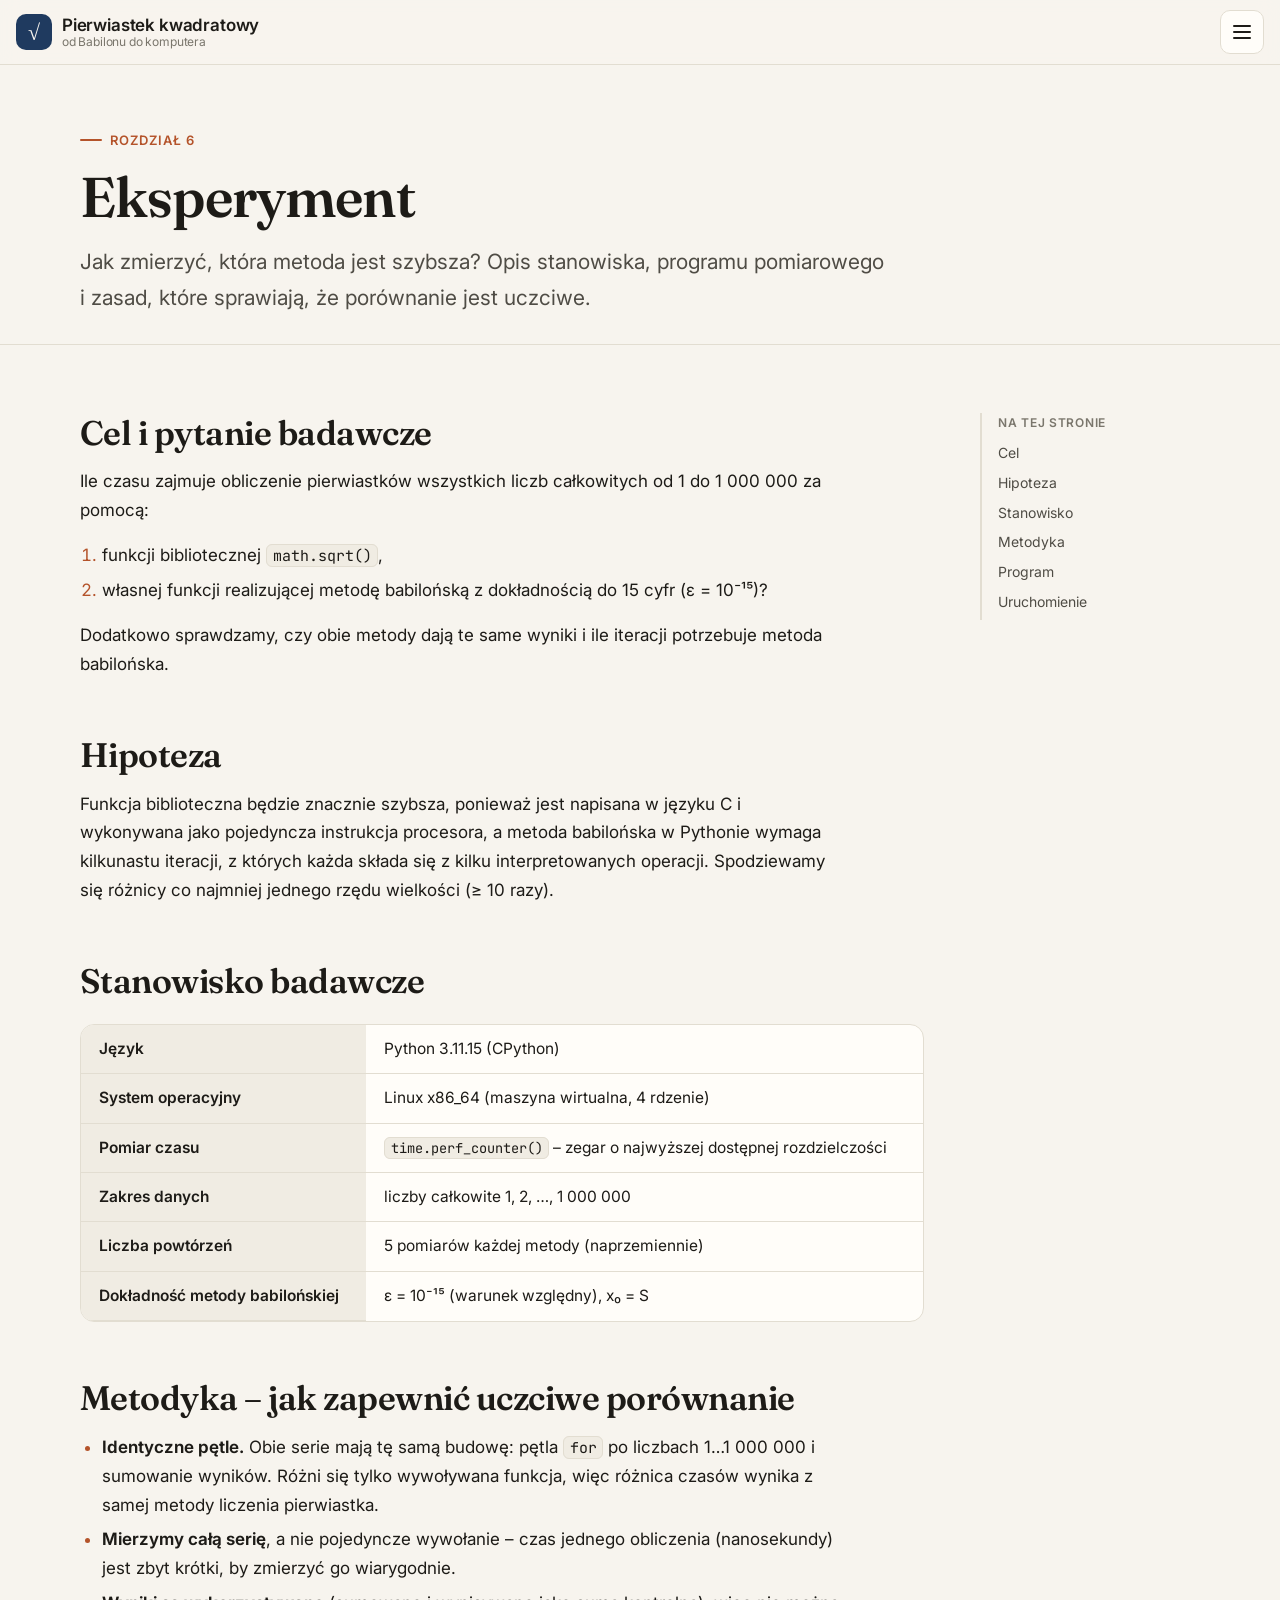
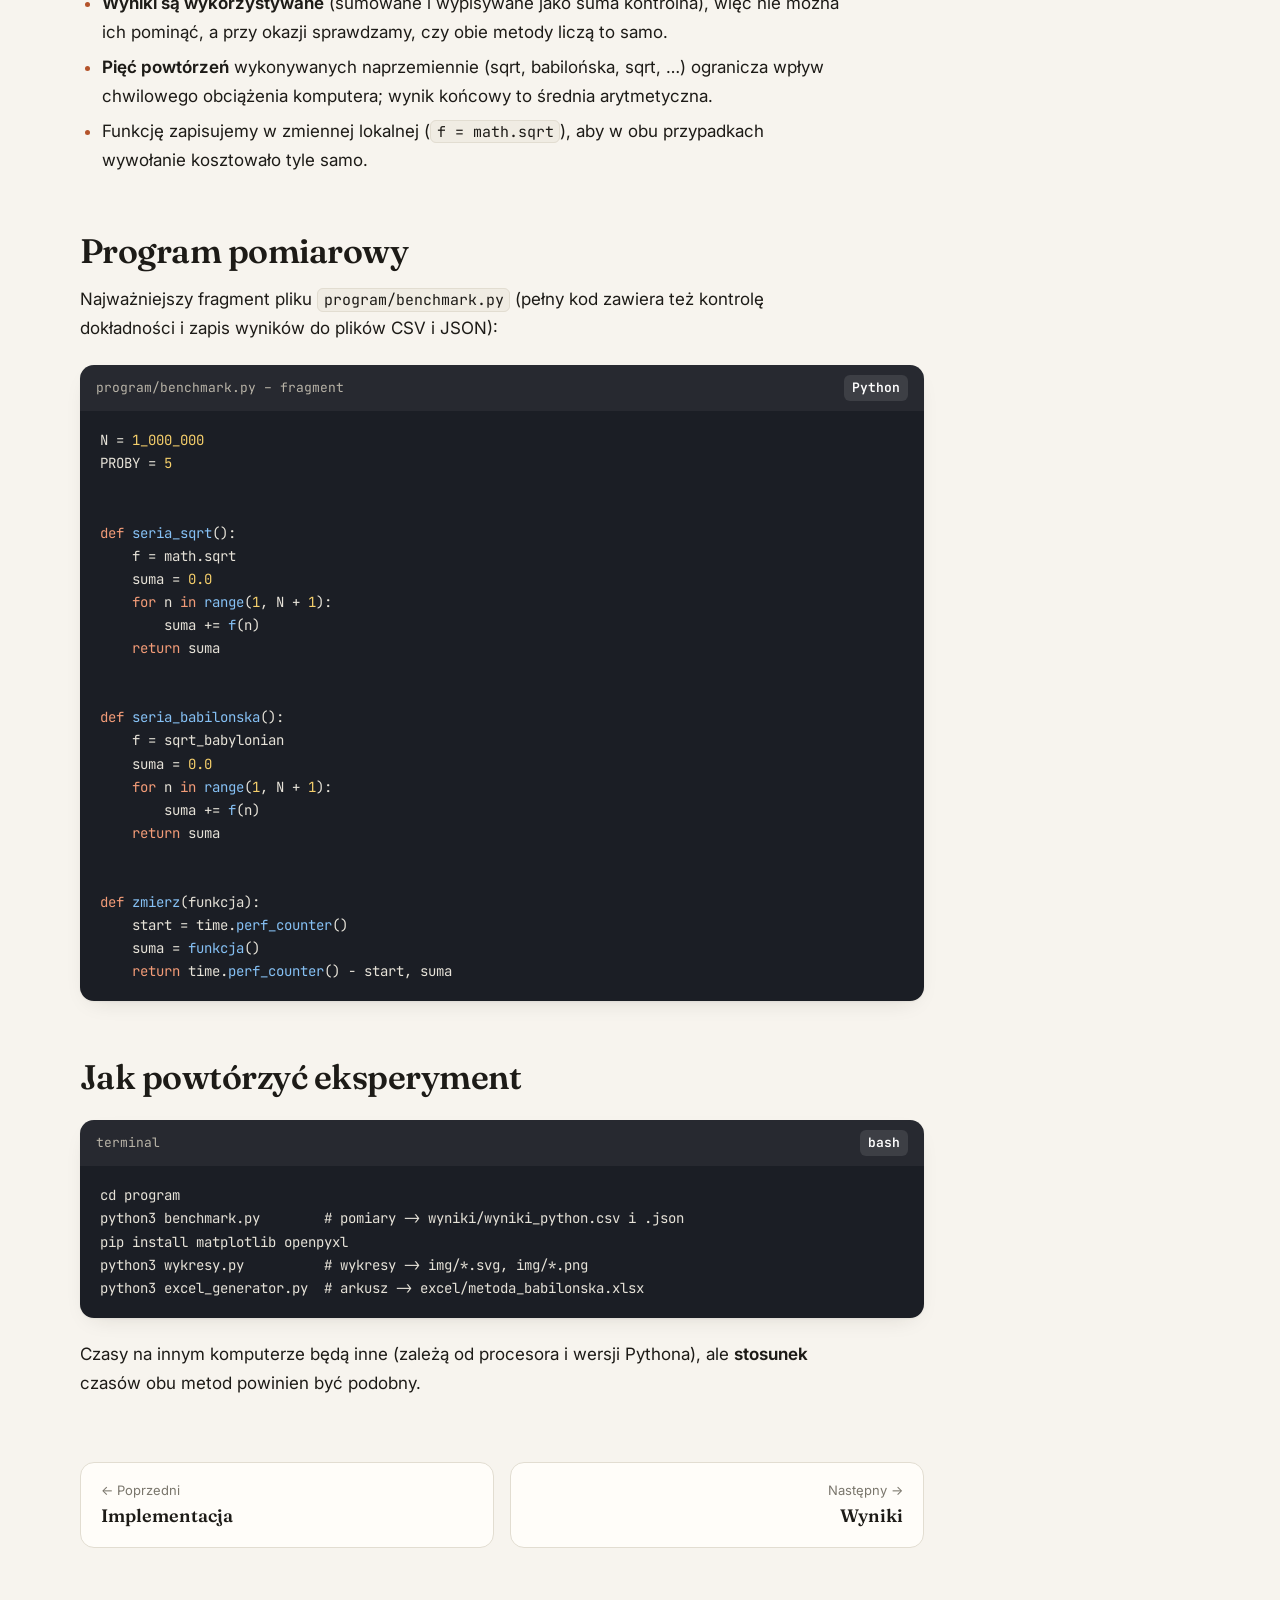
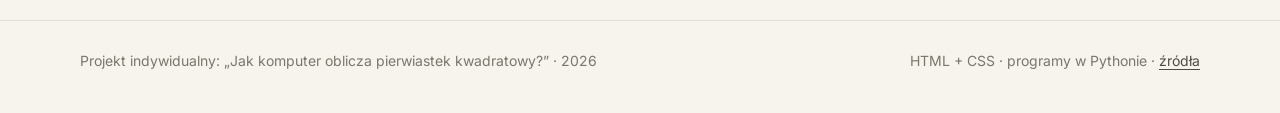
==== eksperyment.html @ 3b33fd5c "Projekt: jak komputer oblicza pierwiastek kwadratowy Strona WWW (HTML + CSS, 10 podstron), programy " ====
<!DOCTYPE html>
<html lang="pl">
<head>
<meta charset="utf-8">
<meta name="viewport" content="width=device-width, initial-scale=1">
<title>Eksperyment · Pierwiastek kwadratowy</title>
<meta name="description" content="Projekt: jak komputer oblicza pierwiastek kwadratowy – metoda babilońska (Herona), inne algorytmy i eksperyment porównujący wydajność z funkcją sqrt().">
<link rel="icon" href="data:image/svg+xml,%3Csvg xmlns='http://www.w3.org/2000/svg' viewBox='0 0 64 64'%3E%3Crect width='64' height='64' rx='14' fill='%231f3a5f'/%3E%3Ctext x='32' y='46' font-size='40' text-anchor='middle' fill='%23f7f4ee' font-family='Georgia'%3E%E2%88%9A%3C/text%3E%3C/svg%3E">
<link rel="preconnect" href="https://fonts.googleapis.com">
<link rel="preconnect" href="https://fonts.gstatic.com" crossorigin>
<link href="https://fonts.googleapis.com/css2?family=Fraunces:ital,opsz,wght@0,9..144,500;0,9..144,600;1,9..144,500&family=Inter:wght@400;500;600;700&family=JetBrains+Mono:wght@400;600&display=swap" rel="stylesheet">
<link rel="stylesheet" href="css/style.css">
</head>
<body>
<a class="skip-link" href="#tresc">Przejdź do treści</a>
<header class="site-header">
  <div class="container header-inner">
    <a class="brand" href="index.html"><span class="brand-mark" aria-hidden="true">√</span><span>Pierwiastek kwadratowy<small>od Babilonu do komputera</small></span></a>
    <input type="checkbox" id="nav-toggle" class="nav-toggle" aria-label="Pokaż menu">
    <label for="nav-toggle" class="nav-button" aria-hidden="true"><span></span></label>
    <nav class="site-nav" aria-label="Menu główne"><ul><li><a href="index.html">Strona główna</a></li><li><a href="historia.html">Historia</a></li><li><a href="matematyka.html">Matematyka</a></li><li><a href="metoda-babilonska.html">Metoda babilońska</a></li><li><a href="inne-metody.html">Inne metody</a></li><li><a href="implementacja.html">Implementacja</a></li><li><a href="eksperyment.html" aria-current="page">Eksperyment</a></li><li><a href="wyniki.html">Wyniki</a></li><li><a href="wnioski.html">Wnioski</a></li><li><a href="zrodla.html">Źródła</a></li></ul></nav>
  </div>
</header>
<div class="page-hero"><div class="container"><span class="eyebrow">Rozdział 6</span><h1>Eksperyment</h1><p class="lead">Jak zmierzyć, która metoda jest szybsza? Opis stanowiska, programu pomiarowego i zasad, które sprawiają, że porównanie jest uczciwe.</p></div></div>
<main id="tresc" class="content"><div class="container">
<div class="layout"><div class="prose-wrap">
<div class="prose">
<h2 id="cel">Cel i pytanie badawcze</h2>
<p>Ile czasu zajmuje obliczenie pierwiastków wszystkich liczb całkowitych od 1 do 1 000 000 za pomocą:</p>
<ol><li>funkcji bibliotecznej <code>math.sqrt()</code>,</li>
<li>własnej funkcji realizującej metodę babilońską z dokładnością do 15 cyfr (ε = 10⁻¹⁵)?</li></ol>
<p>Dodatkowo sprawdzamy, czy obie metody dają te same wyniki i ile iteracji potrzebuje metoda babilońska.</p>

<h2 id="hipoteza">Hipoteza</h2>
<p>Funkcja biblioteczna będzie znacznie szybsza, ponieważ jest napisana w języku C i wykonywana jako pojedyncza instrukcja procesora, a metoda babilońska w Pythonie wymaga kilkunastu iteracji, z których każda składa się z kilku interpretowanych operacji. Spodziewamy się różnicy co najmniej jednego rzędu wielkości (≥ 10 razy).</p>

<h2 id="stanowisko">Stanowisko badawcze</h2>
</div>
<div class="table-wrap"><table>
<tbody>
<tr><th>Język</th><td>Python 3.11.15 (CPython)</td></tr>
<tr><th>System operacyjny</th><td>Linux x86_64 (maszyna wirtualna, 4 rdzenie)</td></tr>
<tr><th>Pomiar czasu</th><td><code>time.perf_counter()</code> – zegar o najwyższej dostępnej rozdzielczości</td></tr>
<tr><th>Zakres danych</th><td>liczby całkowite 1, 2, …, 1 000 000</td></tr>
<tr><th>Liczba powtórzeń</th><td>5 pomiarów każdej metody (naprzemiennie)</td></tr>
<tr><th>Dokładność metody babilońskiej</th><td>ε = 10⁻¹⁵ (warunek względny), x₀ = S</td></tr>
</tbody></table></div>

<div class="prose">
<h2 id="metodyka">Metodyka – jak zapewnić uczciwe porównanie</h2>
<ul>
<li><strong>Identyczne pętle.</strong> Obie serie mają tę samą budowę: pętla <code>for</code> po liczbach 1…1 000 000 i sumowanie wyników. Różni się tylko wywoływana funkcja, więc różnica czasów wynika z samej metody liczenia pierwiastka.</li>
<li><strong>Mierzymy całą serię</strong>, a nie pojedyncze wywołanie – czas jednego obliczenia (nanosekundy) jest zbyt krótki, by zmierzyć go wiarygodnie.</li>
<li><strong>Wyniki są wykorzystywane</strong> (sumowane i wypisywane jako suma kontrolna), więc nie można ich pominąć, a przy okazji sprawdzamy, czy obie metody liczą to samo.</li>
<li><strong>Pięć powtórzeń</strong> wykonywanych naprzemiennie (sqrt, babilońska, sqrt, …) ogranicza wpływ chwilowego obciążenia komputera; wynik końcowy to średnia arytmetyczna.</li>
<li>Funkcję zapisujemy w zmiennej lokalnej (<code>f = math.sqrt</code>), aby w obu przypadkach wywołanie kosztowało tyle samo.</li>
</ul>

<h2 id="program">Program pomiarowy</h2>
<p>Najważniejszy fragment pliku <code>program/benchmark.py</code> (pełny kod zawiera też kontrolę dokładności i zapis wyników do plików CSV i JSON):</p>
</div>
<figure class="code"><figcaption class="code-head"><span>program/benchmark.py – fragment</span><span class="lang">Python</span></figcaption><pre><code>N = <span class="tok-n">1_000_000</span>
PROBY = <span class="tok-n">5</span>


<span class="tok-k">def</span> <span class="tok-f">seria_sqrt</span>():
    f = math.sqrt
    suma = <span class="tok-n">0.0</span>
    <span class="tok-k">for</span> n <span class="tok-k">in</span> <span class="tok-f">range</span>(<span class="tok-n">1</span>, N + <span class="tok-n">1</span>):
        suma += <span class="tok-f">f</span>(n)
    <span class="tok-k">return</span> suma


<span class="tok-k">def</span> <span class="tok-f">seria_babilonska</span>():
    f = sqrt_babylonian
    suma = <span class="tok-n">0.0</span>
    <span class="tok-k">for</span> n <span class="tok-k">in</span> <span class="tok-f">range</span>(<span class="tok-n">1</span>, N + <span class="tok-n">1</span>):
        suma += <span class="tok-f">f</span>(n)
    <span class="tok-k">return</span> suma


<span class="tok-k">def</span> <span class="tok-f">zmierz</span>(funkcja):
    start = time.<span class="tok-f">perf_counter</span>()
    suma = <span class="tok-f">funkcja</span>()
    <span class="tok-k">return</span> time.<span class="tok-f">perf_counter</span>() - start, suma</code></pre></figure>

<div class="prose">
<h2 id="uruchomienie">Jak powtórzyć eksperyment</h2>
</div>
<figure class="code output"><figcaption class="code-head"><span>terminal</span><span class="lang">bash</span></figcaption><pre><code>cd program
python3 benchmark.py        # pomiary -&gt; wyniki/wyniki_python.csv i .json
pip install matplotlib openpyxl
python3 wykresy.py          # wykresy -&gt; img/*.svg, img/*.png
python3 excel_generator.py  # arkusz -&gt; excel/metoda_babilonska.xlsx</code></pre></figure>
<div class="prose"><p>Czasy na innym komputerze będą inne (zależą od procesora i wersji Pythona), ale <strong>stosunek</strong> czasów obu metod powinien być podobny.</p></div>
<nav class="pager" aria-label="Kolejne rozdziały"><a class="prev" href="implementacja.html"><small>← Poprzedni</small><span>Implementacja</span></a><a class="next" href="wyniki.html"><small>Następny →</small><span>Wyniki</span></a></nav></div><aside class="toc" aria-label="Spis treści"><p>Na tej stronie</p><ol><li><a href="#cel">Cel</a></li><li><a href="#hipoteza">Hipoteza</a></li><li><a href="#stanowisko">Stanowisko</a></li><li><a href="#metodyka">Metodyka</a></li><li><a href="#program">Program</a></li><li><a href="#uruchomienie">Uruchomienie</a></li></ol></aside></div>
</div></main>
<footer class="site-footer"><div class="container">
<span>Projekt indywidualny: „Jak komputer oblicza pierwiastek kwadratowy?” · 2026</span>
<span>HTML + CSS · programy w Pythonie · <a href="zrodla.html">źródła</a></span>
</div></footer>
</body>
</html>
---- css/style.css ----
/* ==========================================================
   Jak komputer oblicza pierwiastek kwadratowy? – arkusz stylów
   ========================================================== */

:root {
  --bg: #f7f4ee;
  --surface: #fffdf9;
  --surface-2: #f0ece3;
  --ink: #1d1b17;
  --ink-2: #4f4c45;
  --ink-3: #7a766c;
  --line: #e2ddd1;
  --accent: #1f3a5f;
  --accent-soft: #e3eaf3;
  --clay: #b4532a;
  --clay-soft: #f8e6dc;
  --blue: #2a78d6;
  --orange: #eb6834;
  --ok: #2d7a46;
  --code-bg: #1b1e25;
  --code-ink: #e6e2d8;
  --shadow: 0 1px 2px rgba(40, 32, 20, .05), 0 8px 24px -12px rgba(40, 32, 20, .18);
  --radius: 14px;
  --font-serif: "Fraunces", Georgia, "Times New Roman", serif;
  --font-sans: "Inter", system-ui, -apple-system, "Segoe UI", Roboto, sans-serif;
  --font-mono: "JetBrains Mono", ui-monospace, "Cascadia Code", Consolas, monospace;
  color-scheme: light;
}

@media (prefers-color-scheme: dark) {
  :root {
    --bg: #15171b;
    --surface: #1c1f24;
    --surface-2: #23272e;
    --ink: #eeeae1;
    --ink-2: #c4bfb3;
    --ink-3: #969186;
    --line: #2f343c;
    --accent: #9cc0ec;
    --accent-soft: #1f2d40;
    --clay: #ec8c62;
    --clay-soft: #3a261d;
    --blue: #3987e5;
    --orange: #d95926;
    --ok: #6cc38b;
    --code-bg: #0f1115;
    --shadow: 0 1px 2px rgba(0, 0, 0, .3), 0 8px 24px -12px rgba(0, 0, 0, .6);
    color-scheme: dark;
  }
  .chart img { background: #fbf9f4; }
}

*, *::before, *::after { box-sizing: border-box; }

html { scroll-behavior: smooth; -webkit-text-size-adjust: 100%; }

body {
  margin: 0;
  background: var(--bg);
  color: var(--ink);
  font-family: var(--font-sans);
  font-size: 17px;
  line-height: 1.7;
  text-rendering: optimizeLegibility;
}

img { max-width: 100%; height: auto; display: block; }

a { color: var(--accent); text-underline-offset: 3px; text-decoration-thickness: 1px; }
a:hover { color: var(--clay); }

:focus-visible { outline: 3px solid var(--clay); outline-offset: 2px; border-radius: 4px; }

.skip-link {
  position: absolute; left: -999px; top: 8px;
  background: var(--accent); color: #fff; padding: 8px 14px; border-radius: 8px; z-index: 100;
}
.skip-link:focus { left: 16px; }

.container { width: min(1120px, 100% - 32px); margin-inline: auto; }

/* ---------- Nagłówek i nawigacja ---------- */

.site-header {
  position: sticky; top: 0; z-index: 50;
  background: color-mix(in srgb, var(--bg) 88%, transparent);
  backdrop-filter: saturate(1.4) blur(10px);
  -webkit-backdrop-filter: saturate(1.4) blur(10px);
  border-bottom: 1px solid var(--line);
}

.header-inner {
  display: flex; align-items: center; justify-content: space-between;
  gap: 16px; min-height: 64px;
}

.brand {
  display: flex; align-items: center; gap: 10px;
  color: var(--ink); text-decoration: none; font-weight: 600; letter-spacing: -.01em;
}
.brand-mark {
  display: grid; place-items: center;
  width: 36px; height: 36px; border-radius: 10px;
  background: var(--accent); color: var(--bg);
  font-family: var(--font-serif); font-size: 22px; font-weight: 600;
}
.brand small { display: block; font-weight: 400; color: var(--ink-3); font-size: 12px; line-height: 1.2; }
.brand span { line-height: 1.2; white-space: nowrap; }
.header-inner.container { width: min(1280px, 100% - 32px); }
@media (min-width: 1341px) { .brand small { display: none; } }

.nav-toggle { position: absolute; opacity: 0; pointer-events: none; }
.nav-button {
  display: none; cursor: pointer;
  width: 44px; height: 44px; border-radius: 10px;
  border: 1px solid var(--line); background: var(--surface);
  align-items: center; justify-content: center;
}
.nav-button span, .nav-button span::before, .nav-button span::after {
  display: block; width: 18px; height: 2px; background: var(--ink); border-radius: 2px;
  position: relative; transition: transform .2s ease;
}
.nav-button span::before, .nav-button span::after { content: ""; position: absolute; left: 0; }
.nav-button span::before { top: -6px; }
.nav-button span::after { top: 6px; }

.site-nav ul { list-style: none; margin: 0; padding: 0; display: flex; gap: 2px; }
.site-nav a {
  display: block; padding: 6px 9px; border-radius: 8px;
  color: var(--ink-2); text-decoration: none; font-size: 14px; white-space: nowrap;
  transition: background-color .15s ease, color .15s ease;
}
.site-nav a:hover { background: var(--surface-2); color: var(--ink); }
.site-nav a[aria-current="page"] { background: var(--accent); color: var(--bg); }

@media (max-width: 1340px) {
  .nav-button { display: inline-flex; }
  .site-nav {
    position: absolute; left: 0; right: 0; top: 100%;
    background: var(--bg); border-bottom: 1px solid var(--line);
    display: none; box-shadow: var(--shadow);
  }
  .site-nav ul { flex-direction: column; padding: 8px 16px 16px; }
  .site-nav a { padding: 10px 12px; font-size: 16px; }
  .nav-toggle:checked ~ .site-nav { display: block; }
  .nav-toggle:checked + .nav-button span { background: transparent; }
  .nav-toggle:checked + .nav-button span::before { transform: translateY(6px) rotate(45deg); }
  .nav-toggle:checked + .nav-button span::after { transform: translateY(-6px) rotate(-45deg); }
  .nav-toggle:focus-visible + .nav-button { outline: 3px solid var(--clay); outline-offset: 2px; }
}

/* ---------- Nagłówek podstrony ---------- */

.page-hero { padding: 56px 0 28px; border-bottom: 1px solid var(--line); }
.eyebrow {
  display: inline-flex; align-items: center; gap: 8px;
  font-size: 13px; font-weight: 600; letter-spacing: .08em; text-transform: uppercase;
  color: var(--clay);
}
.eyebrow::before { content: ""; width: 22px; height: 2px; background: currentColor; border-radius: 2px; }

h1, h2, h3, h4 { font-family: var(--font-serif); font-weight: 600; line-height: 1.2; letter-spacing: -.015em; color: var(--ink); }
h1 { font-size: clamp(34px, 5.4vw, 56px); margin: 12px 0 14px; }
h2 { font-size: clamp(26px, 3.4vw, 34px); margin: 56px 0 14px; scroll-margin-top: 90px; }
h3 { font-size: 22px; margin: 36px 0 10px; scroll-margin-top: 90px; }
h4 { font-size: 18px; margin: 24px 0 8px; }

.lead { font-size: clamp(18px, 2.1vw, 21px); color: var(--ink-2); max-width: 62ch; margin: 0; }

/* ---------- Treść ---------- */

.content { padding: 12px 0 72px; }
.prose { max-width: 760px; }
.prose-wrap { min-width: 0; }
.prose > p, .prose li { color: var(--ink); }
.prose p { margin: 0 0 16px; }
.prose ul, .prose ol { padding-left: 22px; margin: 0 0 16px; }
.prose li { margin-bottom: 6px; }
.prose li::marker { color: var(--clay); }
strong { font-weight: 650; }

.layout { display: grid; grid-template-columns: minmax(0, 1fr) 220px; gap: 56px; align-items: start; }
.toc {
  position: sticky; top: 96px; margin-top: 56px;
  font-size: 14px; border-left: 2px solid var(--line); padding-left: 16px;
}
.toc p { margin: 0 0 8px; font-weight: 600; color: var(--ink-3); text-transform: uppercase; letter-spacing: .06em; font-size: 12px; }
.toc ol { list-style: none; margin: 0; padding: 0; }
.toc li { margin: 6px 0; }
.toc a { color: var(--ink-2); text-decoration: none; }
.toc a:hover { color: var(--clay); }
@media (max-width: 1020px) { .layout { grid-template-columns: minmax(0, 1fr); } .toc { display: none; } }

/* ---------- Wzory ---------- */

.formula {
  margin: 22px 0; padding: 22px 24px;
  background: var(--surface); border: 1px solid var(--line); border-radius: var(--radius);
  font-family: var(--font-serif); font-size: clamp(19px, 2.6vw, 24px);
  text-align: center; overflow-x: auto; box-shadow: var(--shadow);
}
.formula.big { font-size: clamp(22px, 3.6vw, 32px); padding: 30px 24px; }
.formula .caption { display: block; margin-top: 10px; font-family: var(--font-sans); font-size: 14px; color: var(--ink-3); }
.m { font-family: var(--font-serif); font-style: italic; white-space: nowrap; }
.frac { display: inline-flex; flex-direction: column; vertical-align: middle; text-align: center; margin: 0 .15em; line-height: 1.15; }
.frac > span:first-child { border-bottom: 1.5px solid currentColor; padding: 0 .25em .05em; }
.frac > span:last-child { padding: .05em .25em 0; }
.sqrt { white-space: nowrap; }
.sqrt > span { border-top: 1.5px solid currentColor; padding: 0 .1em; }

/* ---------- Karty, kafelki, notatki ---------- */

.grid { display: grid; gap: 18px; }
.grid.cols-3 { grid-template-columns: repeat(auto-fit, minmax(240px, 1fr)); }
.grid.cols-2 { grid-template-columns: repeat(auto-fit, minmax(300px, 1fr)); }

.card {
  background: var(--surface); border: 1px solid var(--line); border-radius: var(--radius);
  padding: 22px; box-shadow: var(--shadow);
}
.card h3 { margin-top: 0; font-size: 20px; }
.card p:last-child { margin-bottom: 0; }

a.card {
  display: flex; flex-direction: column; gap: 6px;
  color: inherit; text-decoration: none;
  transition: transform .18s ease, border-color .18s ease, box-shadow .18s ease;
}
a.card:hover { transform: translateY(-3px); border-color: var(--clay); color: inherit; }
a.card .num { font-family: var(--font-mono); font-size: 13px; color: var(--clay); }
a.card h3 { margin: 0; }
a.card p { margin: 0; color: var(--ink-2); font-size: 15.5px; line-height: 1.55; }
a.card .more { margin-top: auto; padding-top: 10px; font-size: 14px; font-weight: 600; color: var(--accent); }

.stats { display: grid; grid-template-columns: repeat(auto-fit, minmax(200px, 1fr)); gap: 16px; margin: 24px 0; }
.stat { background: var(--surface); border: 1px solid var(--line); border-radius: var(--radius); padding: 18px 20px; }
.stat .value { font-family: var(--font-serif); font-size: 38px; font-weight: 600; line-height: 1.1; letter-spacing: -.02em; }
.stat .label { color: var(--ink-2); font-size: 14.5px; margin-top: 6px; line-height: 1.45; }
.stat.accent .value { color: var(--clay); }

.note {
  margin: 22px 0; padding: 16px 20px; border-radius: 12px;
  background: var(--accent-soft); border-left: 4px solid var(--accent);
}
.note.warm { background: var(--clay-soft); border-left-color: var(--clay); }
.note p:last-child { margin-bottom: 0; }
.note-title { display: block; font-weight: 700; margin-bottom: 4px; }

/* ---------- Tabele ---------- */

.table-wrap {
  margin: 22px 0; overflow-x: auto;
  border: 1px solid var(--line); border-radius: var(--radius); background: var(--surface);
}
table { width: 100%; border-collapse: collapse; font-size: 15.5px; }
caption { caption-side: top; text-align: left; padding: 14px 18px 0; font-weight: 600; color: var(--ink-2); font-size: 14px; }
th, td { padding: 11px 18px; text-align: left; border-bottom: 1px solid var(--line); }
th { font-weight: 600; background: var(--surface-2); color: var(--ink); white-space: nowrap; }
tbody tr:last-child td { border-bottom: 0; }
tbody tr:hover td { background: color-mix(in srgb, var(--surface-2) 55%, transparent); }
td.num, th.num { white-space: nowrap; text-align: right; font-variant-numeric: tabular-nums; font-family: var(--font-mono); font-size: 14.5px; }
tr.total td { font-weight: 700; background: var(--surface-2); border-top: 2px solid var(--ink-3); }
.swatch { display: inline-block; width: 10px; height: 10px; border-radius: 3px; margin-right: 8px; vertical-align: 0; }
.swatch.blue { background: var(--blue); }
.swatch.orange { background: var(--orange); }

.excel th, .excel td { font-family: var(--font-mono); font-size: 13.5px; padding: 7px 12px; border: 1px solid var(--line); }
.excel th { background: #1f3a5f; color: #fff; }
.excel td.rh, .excel th.rh { background: var(--surface-2); color: var(--ink-3); text-align: center; width: 44px; }
.excel td.in { background: var(--clay-soft); }

/* ---------- Kod ---------- */

.code {
  margin: 22px 0; border-radius: var(--radius); overflow: hidden;
  background: var(--code-bg); box-shadow: var(--shadow);
}
.code-head {
  display: flex; justify-content: space-between; align-items: center; gap: 12px;
  padding: 10px 16px; background: rgba(255, 255, 255, .05);
  color: #b8b3a7; font-size: 13px; font-family: var(--font-mono);
}
.code-head .lang { background: rgba(255, 255, 255, .1); color: #fff; padding: 2px 8px; border-radius: 6px; font-weight: 600; }
.code pre { margin: 0; padding: 18px 20px; overflow-x: auto; }
.code code, .code pre { font-family: var(--font-mono); font-size: 14px; line-height: 1.65; color: var(--code-ink); tab-size: 4; }
.code.output pre { color: #cfe8c9; }
.tok-k { color: #f39c78; }
.tok-s { color: #a8d88f; }
.tok-c { color: #8a8f99; font-style: italic; }
.tok-n { color: #f5cf6b; }
.tok-f { color: #86c1f5; }
.tok-p { color: #d3a8f0; }
code:not(pre code) {
  font-family: var(--font-mono); font-size: .88em;
  background: var(--surface-2); border: 1px solid var(--line);
  padding: .08em .38em; border-radius: 6px;
}

/* ---------- Wykresy ---------- */

.chart { margin: 26px 0; background: var(--surface); border: 1px solid var(--line); border-radius: var(--radius); padding: 18px; }
.chart { overflow-x: auto; }
.chart img { width: 100%; min-width: 620px; border-radius: 8px; }
.chart figcaption { color: var(--ink-2); font-size: 14.5px; margin-top: 10px; line-height: 1.5; }

/* ---------- Oś czasu (historia) ---------- */

.timeline { list-style: none; margin: 28px 0; padding: 0; position: relative; }
.timeline::before { content: ""; position: absolute; left: 11px; top: 6px; bottom: 6px; width: 2px; background: var(--line); }
.timeline li { position: relative; padding: 0 0 26px 44px; }
.timeline li::before {
  content: ""; position: absolute; left: 4px; top: 6px;
  width: 16px; height: 16px; border-radius: 50%;
  background: var(--bg); border: 3px solid var(--clay);
}
.timeline .when { font-family: var(--font-mono); font-size: 13.5px; color: var(--clay); font-weight: 600; }
.timeline h3 { margin: 2px 0 6px; font-size: 20px; }
.timeline p { margin: 0; }

/* ---------- Strona główna ---------- */

.hero { padding: 72px 0 48px; position: relative; overflow: hidden; }
.hero-grid { display: grid; grid-template-columns: minmax(0, 1.25fr) minmax(0, 1fr); gap: 48px; align-items: center; }
.hero h1 { font-size: clamp(38px, 6vw, 66px); margin-top: 16px; }
.hero h1 em { font-style: italic; color: var(--clay); font-weight: 500; }
.hero .actions { display: flex; flex-wrap: wrap; gap: 12px; margin-top: 28px; }
.btn {
  display: inline-flex; align-items: center; gap: 8px; min-height: 46px;
  padding: 10px 20px; border-radius: 12px; font-weight: 600; text-decoration: none;
  border: 1px solid var(--accent); transition: transform .15s ease, background-color .15s ease;
}
.btn.primary { background: var(--accent); color: var(--bg); }
.btn.primary:hover { color: var(--bg); transform: translateY(-2px); }
.btn.ghost { color: var(--accent); }
.btn.ghost:hover { background: var(--accent-soft); color: var(--accent); }

.hero-panel { background: var(--surface); border: 1px solid var(--line); border-radius: 20px; padding: 26px; box-shadow: var(--shadow); }
.hero-panel .formula { margin: 0 0 18px; box-shadow: none; background: var(--surface-2); border: 0; }
.iter-list { list-style: none; margin: 0; padding: 0; font-family: var(--font-mono); font-size: 14.5px; }
.iter-list li { display: flex; justify-content: space-between; gap: 12px; padding: 7px 0; border-bottom: 1px dashed var(--line); }
.iter-list li:last-child { border-bottom: 0; }
.iter-list .k { color: var(--ink-3); }
.iter-list .ok { color: var(--ok); font-weight: 600; }
.iter-list b { font-weight: 600; color: var(--clay); }

@media (max-width: 860px) { .hero-grid { grid-template-columns: 1fr; } .hero { padding-top: 44px; } }

.section-title { display: flex; align-items: end; justify-content: space-between; gap: 16px; flex-wrap: wrap; }

/* ---------- Diagram geometryczny ---------- */

.diagram { margin: 26px 0; background: var(--surface); border: 1px solid var(--line); border-radius: var(--radius); padding: 18px; }
.diagram svg { width: 100%; height: auto; display: block; }
.diagram figcaption { color: var(--ink-2); font-size: 14.5px; margin-top: 10px; }
.diagram .r0 { fill: color-mix(in srgb, var(--blue) 18%, transparent); stroke: var(--blue); }
.diagram .r1 { fill: color-mix(in srgb, var(--orange) 18%, transparent); stroke: var(--orange); }
.diagram .r2 { fill: color-mix(in srgb, var(--ok) 20%, transparent); stroke: var(--ok); }
.diagram text { fill: var(--ink-2); font-family: var(--font-sans); font-size: 13px; }
.diagram text.t { fill: var(--ink); font-weight: 600; font-size: 14px; }

/* ---------- Źródła ---------- */

.sources { counter-reset: src; list-style: none; padding: 0; }
.sources li { counter-increment: src; position: relative; padding: 12px 0 12px 48px; border-bottom: 1px solid var(--line); }
.sources li::before {
  content: "[" counter(src) "]"; position: absolute; left: 0; top: 12px;
  font-family: var(--font-mono); font-size: 14px; color: var(--clay); font-weight: 600;
}

/* ---------- Nawigacja poprzednia/następna i stopka ---------- */

.pager { display: grid; grid-template-columns: 1fr 1fr; gap: 16px; margin-top: 64px; }
.pager a {
  display: block; padding: 16px 20px; border: 1px solid var(--line); border-radius: var(--radius);
  background: var(--surface); text-decoration: none; color: var(--ink);
  transition: border-color .15s ease;
}
.pager a:hover { border-color: var(--clay); color: var(--ink); }
.pager small { display: block; color: var(--ink-3); font-size: 13px; }
.pager span { font-weight: 600; font-family: var(--font-serif); font-size: 18px; }
.pager .next { text-align: right; grid-column: 2; }
@media (max-width: 560px) { .pager { grid-template-columns: 1fr; } .pager .next { grid-column: 1; } }

.site-footer { border-top: 1px solid var(--line); padding: 28px 0 40px; color: var(--ink-3); font-size: 14px; }
.site-footer .container { display: flex; flex-wrap: wrap; justify-content: space-between; gap: 12px; }
.site-footer a { color: var(--ink-2); }

@media (max-width: 560px) {
  body { font-size: 16px; }
  .card, .stat { padding: 18px; }
  .formula { padding: 18px 14px; }
  th, td { padding: 9px 12px; }
}

@media (prefers-reduced-motion: reduce) {
  *, *::before, *::after { transition: none !important; scroll-behavior: auto !important; }
}

@media print {
  .site-header, .pager, .toc, .skip-link { display: none; }
  body { background: #fff; }
}
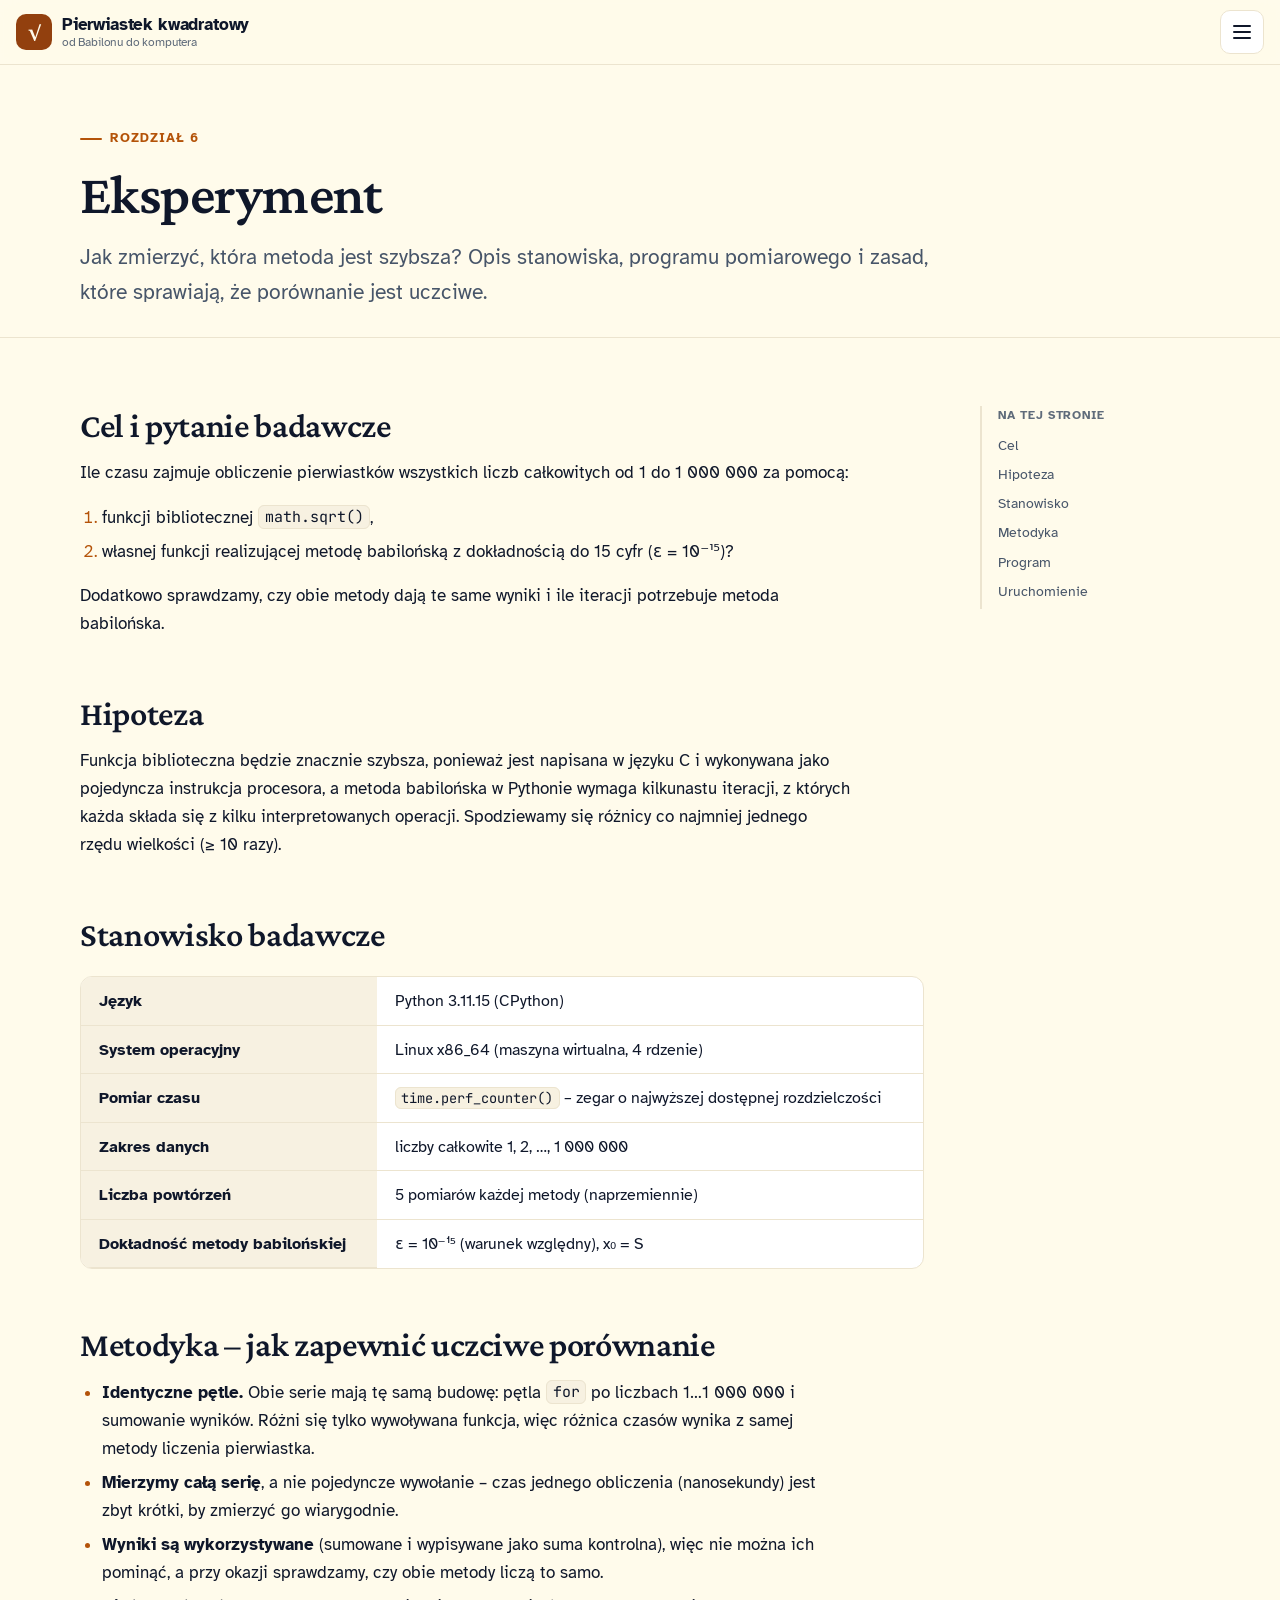
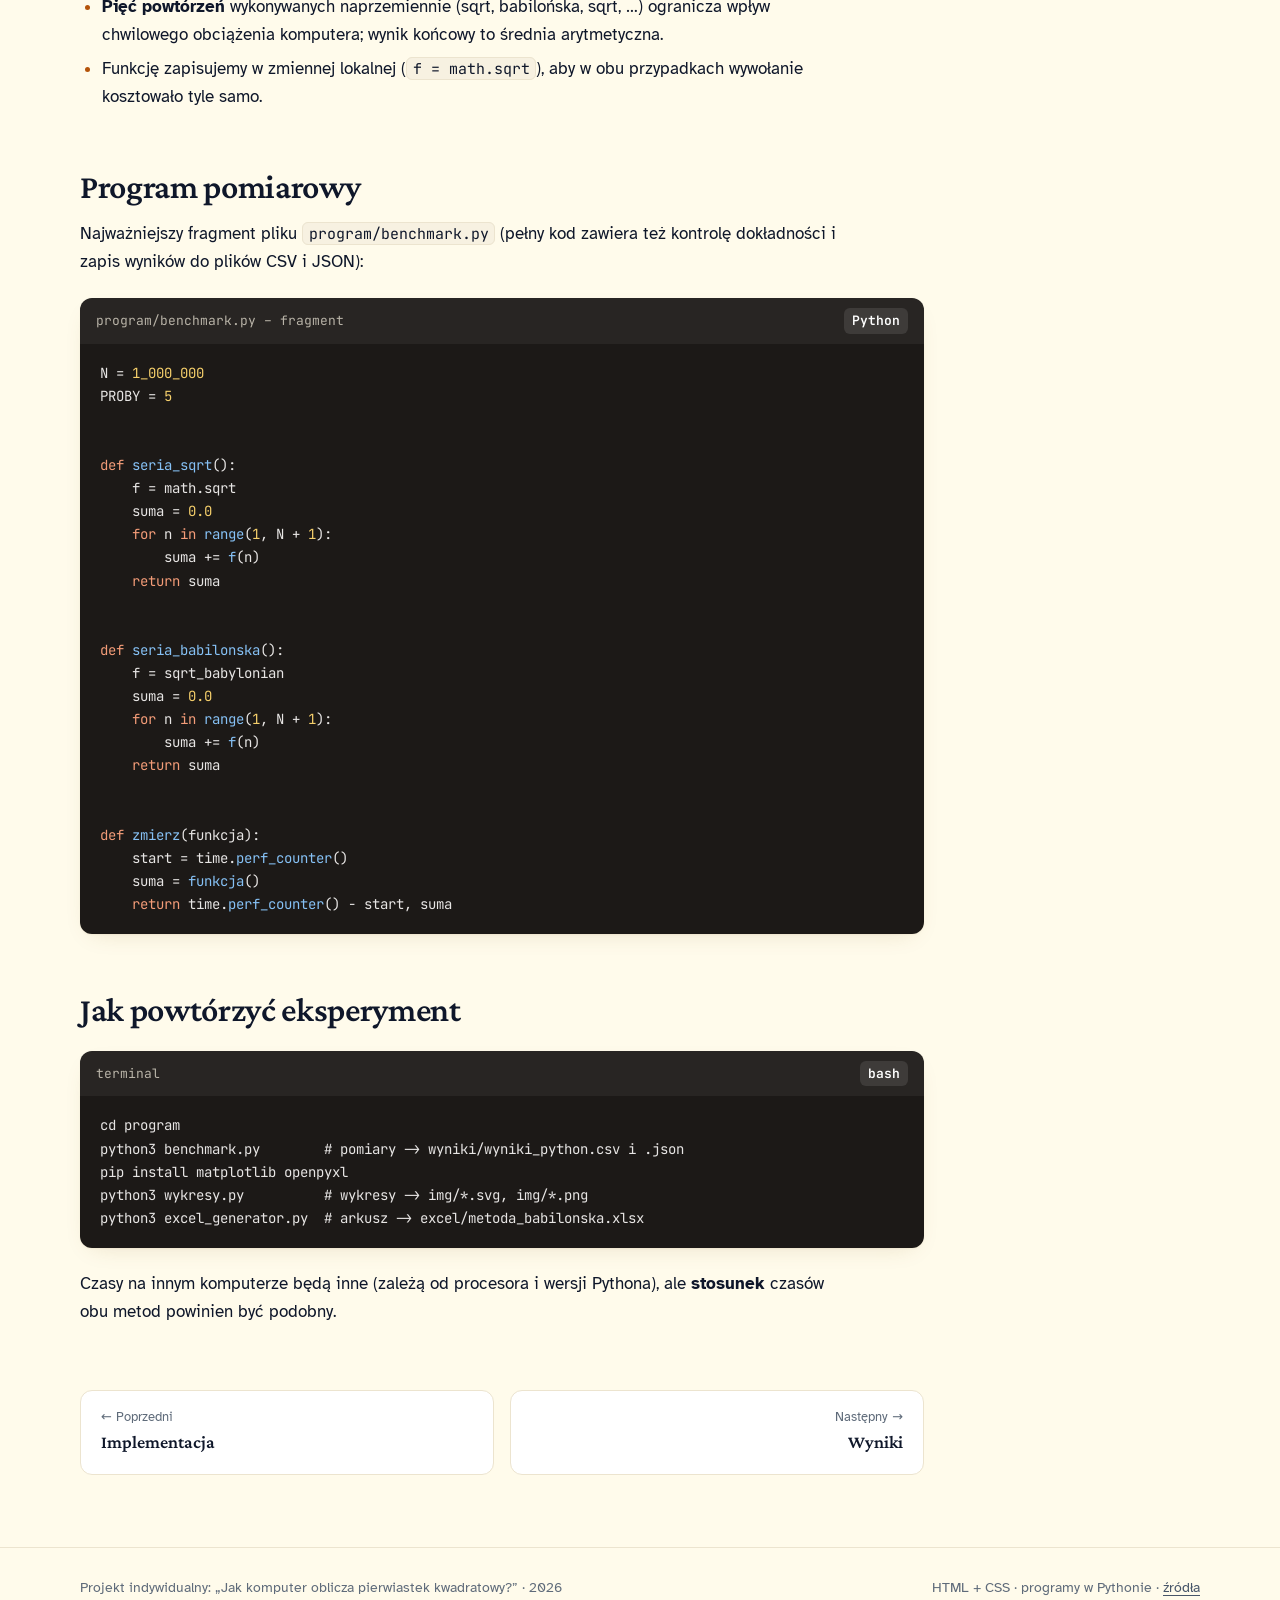
==== commit 02625df3: "Nowy system projektowy strony (UI\/UX Pro Max) Paleta "Book brown + page amber", typografia Crimson " ====
--- a/eksperyment.html
+++ b/eksperyment.html
@@ -5,10 +5,10 @@
 <meta name="viewport" content="width=device-width, initial-scale=1">
 <title>Eksperyment · Pierwiastek kwadratowy</title>
 <meta name="description" content="Projekt: jak komputer oblicza pierwiastek kwadratowy – metoda babilońska (Herona), inne algorytmy i eksperyment porównujący wydajność z funkcją sqrt().">
-<link rel="icon" href="data:image/svg+xml,%3Csvg xmlns='http://www.w3.org/2000/svg' viewBox='0 0 64 64'%3E%3Crect width='64' height='64' rx='14' fill='%231f3a5f'/%3E%3Ctext x='32' y='46' font-size='40' text-anchor='middle' fill='%23f7f4ee' font-family='Georgia'%3E%E2%88%9A%3C/text%3E%3C/svg%3E">
+<link rel="icon" href="data:image/svg+xml,%3Csvg xmlns='http://www.w3.org/2000/svg' viewBox='0 0 64 64'%3E%3Crect width='64' height='64' rx='14' fill='%2392400e'/%3E%3Ctext x='32' y='46' font-size='40' text-anchor='middle' fill='%23fffbeb' font-family='Georgia'%3E%E2%88%9A%3C/text%3E%3C/svg%3E">
 <link rel="preconnect" href="https://fonts.googleapis.com">
 <link rel="preconnect" href="https://fonts.gstatic.com" crossorigin>
-<link href="https://fonts.googleapis.com/css2?family=Fraunces:ital,opsz,wght@0,9..144,500;0,9..144,600;1,9..144,500&family=Inter:wght@400;500;600;700&family=JetBrains+Mono:wght@400;600&display=swap" rel="stylesheet">
+<link href="https://fonts.googleapis.com/css2?family=Atkinson+Hyperlegible:ital,wght@0,400;0,700;1,400&family=Crimson+Pro:ital,wght@0,500;0,600;0,700;1,500&family=JetBrains+Mono:wght@400;600&display=swap" rel="stylesheet">
 <link rel="stylesheet" href="css/style.css">
 </head>
 <body>
--- a/css/style.css
+++ b/css/style.css
@@ -3,47 +3,49 @@
    ========================================================== */
 
 :root {
-  --bg: #f7f4ee;
-  --surface: #fffdf9;
-  --surface-2: #f0ece3;
-  --ink: #1d1b17;
-  --ink-2: #4f4c45;
-  --ink-3: #7a766c;
-  --line: #e2ddd1;
-  --accent: #1f3a5f;
-  --accent-soft: #e3eaf3;
-  --clay: #b4532a;
-  --clay-soft: #f8e6dc;
+  /* Design system: UI/UX Pro Max – "Swiss Modernism 2.0", paleta "Book brown + page amber",
+     typografia "Academic/Research" (Crimson Pro + Atkinson Hyperlegible) */
+  --bg: #fffbeb;
+  --surface: #ffffff;
+  --surface-2: #f7f1e1;
+  --ink: #0f172a;
+  --ink-2: #475569;
+  --ink-3: #5f6b7a;
+  --line: #ece4cf;
+  --accent: #92400e;
+  --accent-soft: #fef3c7;
+  --clay: #b45309;
+  --clay-soft: #fdecd3;
   --blue: #2a78d6;
   --orange: #eb6834;
   --ok: #2d7a46;
-  --code-bg: #1b1e25;
-  --code-ink: #e6e2d8;
-  --shadow: 0 1px 2px rgba(40, 32, 20, .05), 0 8px 24px -12px rgba(40, 32, 20, .18);
-  --radius: 14px;
-  --font-serif: "Fraunces", Georgia, "Times New Roman", serif;
-  --font-sans: "Inter", system-ui, -apple-system, "Segoe UI", Roboto, sans-serif;
+  --code-bg: #1c1917;
+  --code-ink: #e7e5e4;
+  --shadow: 0 1px 2px rgba(120, 80, 20, .06), 0 8px 24px -12px rgba(120, 80, 20, .20);
+  --radius: 12px;
+  --font-serif: "Crimson Pro", Georgia, "Times New Roman", serif;
+  --font-sans: "Atkinson Hyperlegible", system-ui, -apple-system, "Segoe UI", Roboto, sans-serif;
   --font-mono: "JetBrains Mono", ui-monospace, "Cascadia Code", Consolas, monospace;
   color-scheme: light;
 }
 
 @media (prefers-color-scheme: dark) {
   :root {
-    --bg: #15171b;
-    --surface: #1c1f24;
-    --surface-2: #23272e;
-    --ink: #eeeae1;
-    --ink-2: #c4bfb3;
-    --ink-3: #969186;
-    --line: #2f343c;
-    --accent: #9cc0ec;
-    --accent-soft: #1f2d40;
-    --clay: #ec8c62;
-    --clay-soft: #3a261d;
+    --bg: #17130e;
+    --surface: #1f1a14;
+    --surface-2: #29231b;
+    --ink: #f5efe3;
+    --ink-2: #cfc6b6;
+    --ink-3: #a79d8c;
+    --line: #3a3226;
+    --accent: #f5b766;
+    --accent-soft: #3a2a14;
+    --clay: #f59e0b;
+    --clay-soft: #3b2712;
     --blue: #3987e5;
     --orange: #d95926;
     --ok: #6cc38b;
-    --code-bg: #0f1115;
+    --code-bg: #0f0d0a;
     --shadow: 0 1px 2px rgba(0, 0, 0, .3), 0 8px 24px -12px rgba(0, 0, 0, .6);
     color-scheme: dark;
   }
@@ -60,7 +62,7 @@
   color: var(--ink);
   font-family: var(--font-sans);
   font-size: 17px;
-  line-height: 1.7;
+  line-height: 1.65;
   text-rendering: optimizeLegibility;
 }
 
@@ -111,7 +113,7 @@
 
 .nav-toggle { position: absolute; opacity: 0; pointer-events: none; }
 .nav-button {
-  display: none; cursor: pointer;
+  display: none; cursor: pointer; transition: background-color .15s ease;
   width: 44px; height: 44px; border-radius: 10px;
   border: 1px solid var(--line); background: var(--surface);
   align-items: center; justify-content: center;
@@ -159,7 +161,7 @@
 }
 .eyebrow::before { content: ""; width: 22px; height: 2px; background: currentColor; border-radius: 2px; }
 
-h1, h2, h3, h4 { font-family: var(--font-serif); font-weight: 600; line-height: 1.2; letter-spacing: -.015em; color: var(--ink); }
+h1, h2, h3, h4 { font-family: var(--font-serif); font-weight: 600; line-height: 1.15; letter-spacing: -.01em; color: var(--ink); }
 h1 { font-size: clamp(34px, 5.4vw, 56px); margin: 12px 0 14px; }
 h2 { font-size: clamp(26px, 3.4vw, 34px); margin: 56px 0 14px; scroll-margin-top: 90px; }
 h3 { font-size: 22px; margin: 36px 0 10px; scroll-margin-top: 90px; }
@@ -170,7 +172,7 @@
 /* ---------- Treść ---------- */
 
 .content { padding: 12px 0 72px; }
-.prose { max-width: 760px; }
+.prose { max-width: 70ch; }
 .prose-wrap { min-width: 0; }
 .prose > p, .prose li { color: var(--ink); }
 .prose p { margin: 0 0 16px; }
@@ -265,7 +267,7 @@
 .swatch.orange { background: var(--orange); }
 
 .excel th, .excel td { font-family: var(--font-mono); font-size: 13.5px; padding: 7px 12px; border: 1px solid var(--line); }
-.excel th { background: #1f3a5f; color: #fff; }
+.excel th { background: #78350f; color: #fff; }
 .excel td.rh, .excel th.rh { background: var(--surface-2); color: var(--ink-3); text-align: center; width: 44px; }
 .excel td.in { background: var(--clay-soft); }
 
@@ -350,7 +352,8 @@
 /* ---------- Diagram geometryczny ---------- */
 
 .diagram { margin: 26px 0; background: var(--surface); border: 1px solid var(--line); border-radius: var(--radius); padding: 18px; }
-.diagram svg { width: 100%; height: auto; display: block; }
+.diagram { overflow-x: auto; }
+.diagram svg { width: 100%; min-width: 560px; height: auto; display: block; }
 .diagram figcaption { color: var(--ink-2); font-size: 14.5px; margin-top: 10px; }
 .diagram .r0 { fill: color-mix(in srgb, var(--blue) 18%, transparent); stroke: var(--blue); }
 .diagram .r1 { fill: color-mix(in srgb, var(--orange) 18%, transparent); stroke: var(--orange); }
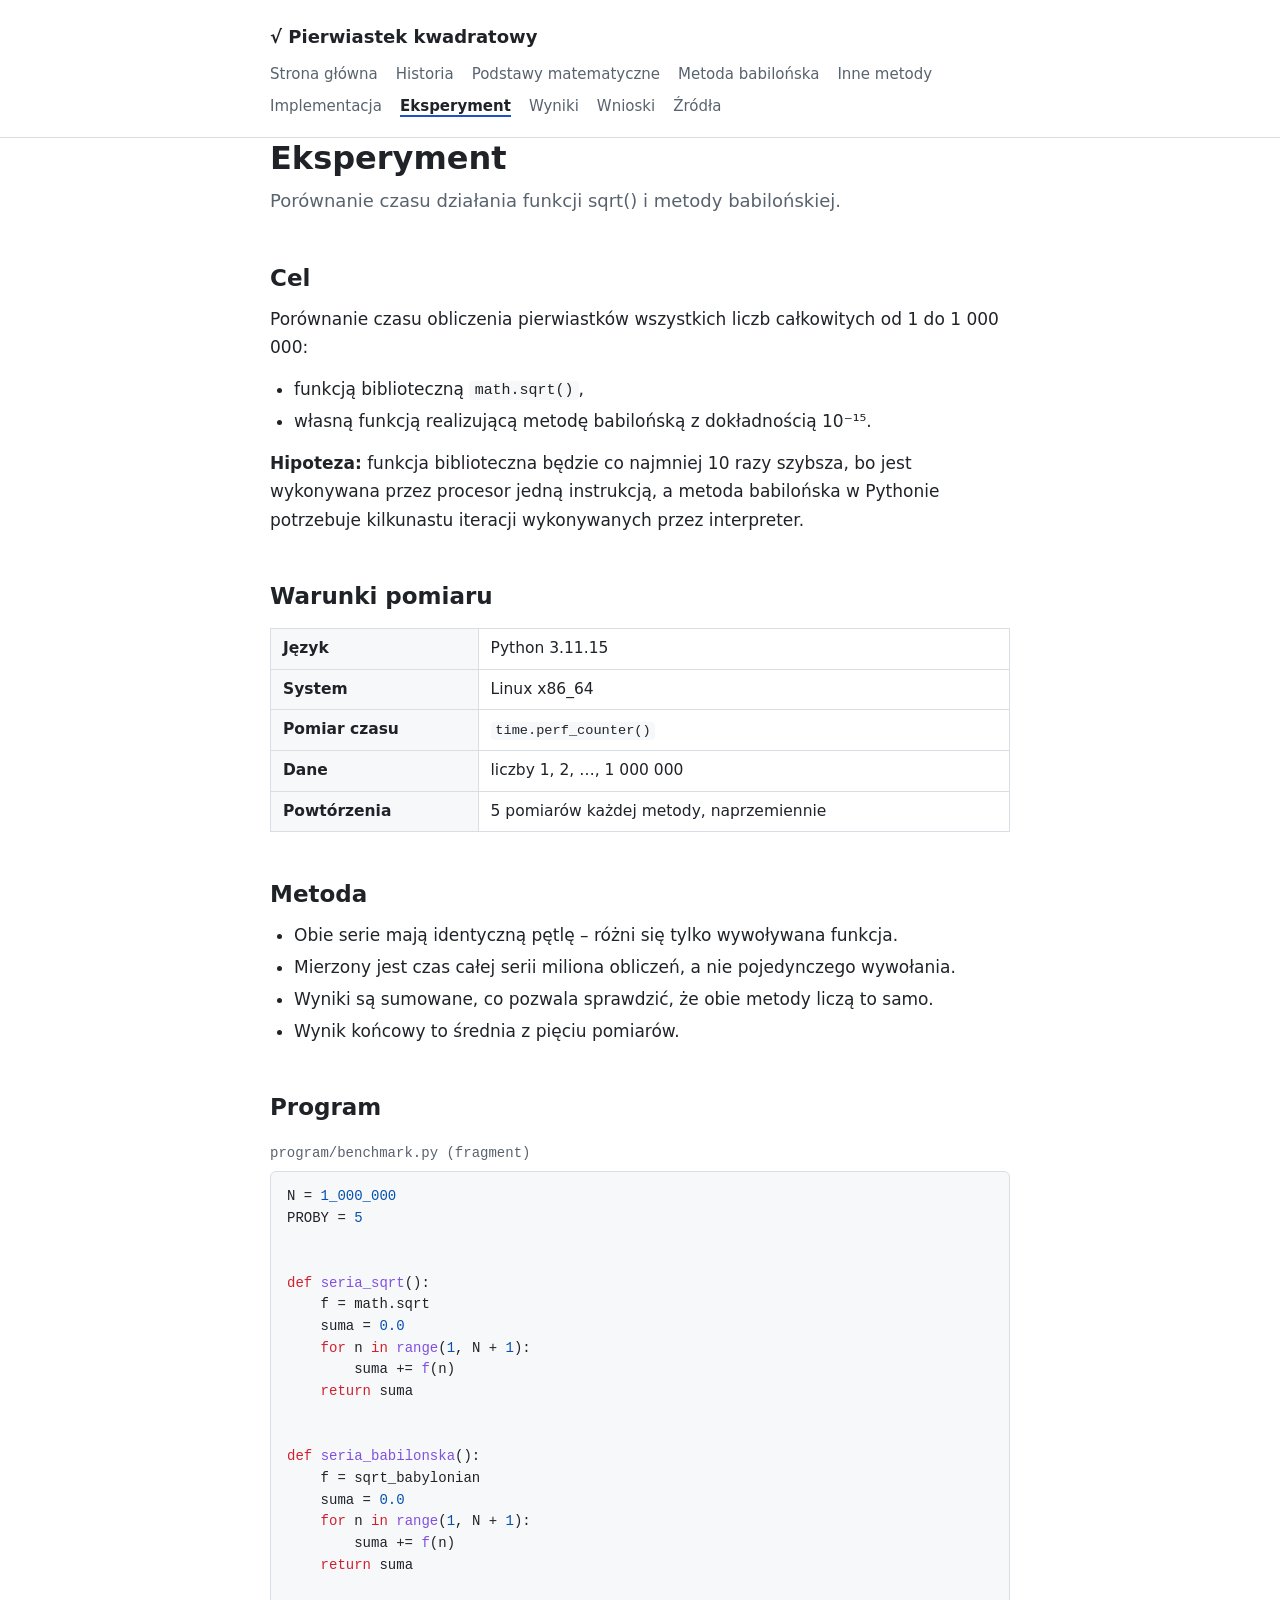
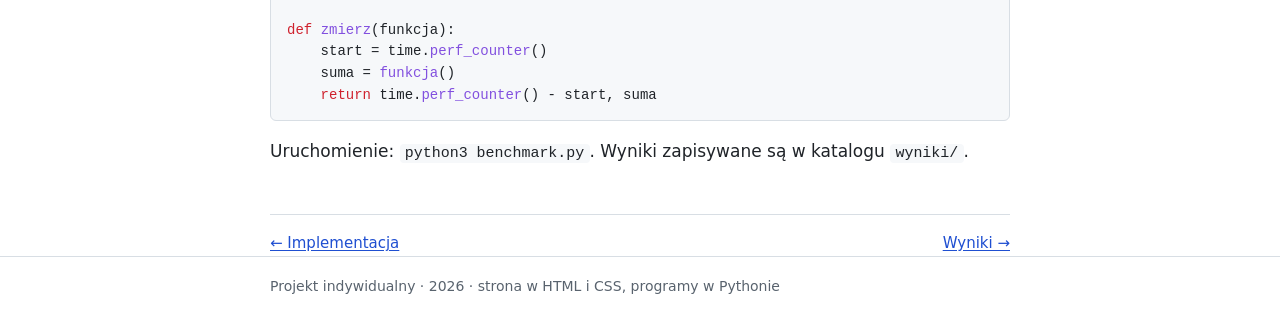
==== commit 315dc0c1: "Prostszy, oszczędny wygląd strony i krótsze treści Biały, minimalistyczny styl bez kart, cieni i try" ====
--- a/eksperyment.html
+++ b/eksperyment.html
@@ -3,63 +3,48 @@
 <head>
 <meta charset="utf-8">
 <meta name="viewport" content="width=device-width, initial-scale=1">
-<title>Eksperyment · Pierwiastek kwadratowy</title>
-<meta name="description" content="Projekt: jak komputer oblicza pierwiastek kwadratowy – metoda babilońska (Herona), inne algorytmy i eksperyment porównujący wydajność z funkcją sqrt().">
-<link rel="icon" href="data:image/svg+xml,%3Csvg xmlns='http://www.w3.org/2000/svg' viewBox='0 0 64 64'%3E%3Crect width='64' height='64' rx='14' fill='%2392400e'/%3E%3Ctext x='32' y='46' font-size='40' text-anchor='middle' fill='%23fffbeb' font-family='Georgia'%3E%E2%88%9A%3C/text%3E%3C/svg%3E">
-<link rel="preconnect" href="https://fonts.googleapis.com">
-<link rel="preconnect" href="https://fonts.gstatic.com" crossorigin>
-<link href="https://fonts.googleapis.com/css2?family=Atkinson+Hyperlegible:ital,wght@0,400;0,700;1,400&family=Crimson+Pro:ital,wght@0,500;0,600;0,700;1,500&family=JetBrains+Mono:wght@400;600&display=swap" rel="stylesheet">
+<title>Eksperyment – pierwiastek kwadratowy</title>
+<meta name="description" content="Jak komputer oblicza pierwiastek kwadratowy – metoda babilońska (Herona), inne algorytmy i eksperyment porównujący ją z funkcją sqrt().">
 <link rel="stylesheet" href="css/style.css">
 </head>
 <body>
-<a class="skip-link" href="#tresc">Przejdź do treści</a>
 <header class="site-header">
-  <div class="container header-inner">
-    <a class="brand" href="index.html"><span class="brand-mark" aria-hidden="true">√</span><span>Pierwiastek kwadratowy<small>od Babilonu do komputera</small></span></a>
-    <input type="checkbox" id="nav-toggle" class="nav-toggle" aria-label="Pokaż menu">
-    <label for="nav-toggle" class="nav-button" aria-hidden="true"><span></span></label>
-    <nav class="site-nav" aria-label="Menu główne"><ul><li><a href="index.html">Strona główna</a></li><li><a href="historia.html">Historia</a></li><li><a href="matematyka.html">Matematyka</a></li><li><a href="metoda-babilonska.html">Metoda babilońska</a></li><li><a href="inne-metody.html">Inne metody</a></li><li><a href="implementacja.html">Implementacja</a></li><li><a href="eksperyment.html" aria-current="page">Eksperyment</a></li><li><a href="wyniki.html">Wyniki</a></li><li><a href="wnioski.html">Wnioski</a></li><li><a href="zrodla.html">Źródła</a></li></ul></nav>
-  </div>
+<div class="wrap">
+<p class="site-title"><a href="index.html">√ Pierwiastek kwadratowy</a></p>
+<nav aria-label="Menu"><ul class="nav"><li><a href="index.html">Strona główna</a></li><li><a href="historia.html">Historia</a></li><li><a href="matematyka.html">Podstawy matematyczne</a></li><li><a href="metoda-babilonska.html">Metoda babilońska</a></li><li><a href="inne-metody.html">Inne metody</a></li><li><a href="implementacja.html">Implementacja</a></li><li><a href="eksperyment.html" aria-current="page">Eksperyment</a></li><li><a href="wyniki.html">Wyniki</a></li><li><a href="wnioski.html">Wnioski</a></li><li><a href="zrodla.html">Źródła</a></li></ul></nav>
+</div>
 </header>
-<div class="page-hero"><div class="container"><span class="eyebrow">Rozdział 6</span><h1>Eksperyment</h1><p class="lead">Jak zmierzyć, która metoda jest szybsza? Opis stanowiska, programu pomiarowego i zasad, które sprawiają, że porównanie jest uczciwe.</p></div></div>
-<main id="tresc" class="content"><div class="container">
-<div class="layout"><div class="prose-wrap">
-<div class="prose">
-<h2 id="cel">Cel i pytanie badawcze</h2>
-<p>Ile czasu zajmuje obliczenie pierwiastków wszystkich liczb całkowitych od 1 do 1 000 000 za pomocą:</p>
-<ol><li>funkcji bibliotecznej <code>math.sqrt()</code>,</li>
-<li>własnej funkcji realizującej metodę babilońską z dokładnością do 15 cyfr (ε = 10⁻¹⁵)?</li></ol>
-<p>Dodatkowo sprawdzamy, czy obie metody dają te same wyniki i ile iteracji potrzebuje metoda babilońska.</p>
+<main class="wrap">
+<h1>Eksperyment</h1>
+<p class="lead">Porównanie czasu działania funkcji sqrt() i metody babilońskiej.</p>
 
-<h2 id="hipoteza">Hipoteza</h2>
-<p>Funkcja biblioteczna będzie znacznie szybsza, ponieważ jest napisana w języku C i wykonywana jako pojedyncza instrukcja procesora, a metoda babilońska w Pythonie wymaga kilkunastu iteracji, z których każda składa się z kilku interpretowanych operacji. Spodziewamy się różnicy co najmniej jednego rzędu wielkości (≥ 10 razy).</p>
+<h2>Cel</h2>
+<p>Porównanie czasu obliczenia pierwiastków wszystkich liczb całkowitych od 1 do 1 000 000:</p>
+<ul>
+<li>funkcją biblioteczną <code>math.sqrt()</code>,</li>
+<li>własną funkcją realizującą metodę babilońską z dokładnością 10⁻¹⁵.</li>
+</ul>
+<p><strong>Hipoteza:</strong> funkcja biblioteczna będzie co najmniej 10 razy szybsza, bo jest wykonywana przez procesor jedną instrukcją, a metoda babilońska w Pythonie potrzebuje kilkunastu iteracji wykonywanych przez interpreter.</p>
 
-<h2 id="stanowisko">Stanowisko badawcze</h2>
-</div>
-<div class="table-wrap"><table>
-<tbody>
-<tr><th>Język</th><td>Python 3.11.15 (CPython)</td></tr>
-<tr><th>System operacyjny</th><td>Linux x86_64 (maszyna wirtualna, 4 rdzenie)</td></tr>
-<tr><th>Pomiar czasu</th><td><code>time.perf_counter()</code> – zegar o najwyższej dostępnej rozdzielczości</td></tr>
-<tr><th>Zakres danych</th><td>liczby całkowite 1, 2, …, 1 000 000</td></tr>
-<tr><th>Liczba powtórzeń</th><td>5 pomiarów każdej metody (naprzemiennie)</td></tr>
-<tr><th>Dokładność metody babilońskiej</th><td>ε = 10⁻¹⁵ (warunek względny), x₀ = S</td></tr>
+<h2>Warunki pomiaru</h2>
+<div class="table"><table><tbody>
+<tr><th>Język</th><td>Python 3.11.15</td></tr>
+<tr><th>System</th><td>Linux x86_64</td></tr>
+<tr><th>Pomiar czasu</th><td><code>time.perf_counter()</code></td></tr>
+<tr><th>Dane</th><td>liczby 1, 2, …, 1 000 000</td></tr>
+<tr><th>Powtórzenia</th><td>5 pomiarów każdej metody, naprzemiennie</td></tr>
 </tbody></table></div>
 
-<div class="prose">
-<h2 id="metodyka">Metodyka – jak zapewnić uczciwe porównanie</h2>
+<h2>Metoda</h2>
 <ul>
-<li><strong>Identyczne pętle.</strong> Obie serie mają tę samą budowę: pętla <code>for</code> po liczbach 1…1 000 000 i sumowanie wyników. Różni się tylko wywoływana funkcja, więc różnica czasów wynika z samej metody liczenia pierwiastka.</li>
-<li><strong>Mierzymy całą serię</strong>, a nie pojedyncze wywołanie – czas jednego obliczenia (nanosekundy) jest zbyt krótki, by zmierzyć go wiarygodnie.</li>
-<li><strong>Wyniki są wykorzystywane</strong> (sumowane i wypisywane jako suma kontrolna), więc nie można ich pominąć, a przy okazji sprawdzamy, czy obie metody liczą to samo.</li>
-<li><strong>Pięć powtórzeń</strong> wykonywanych naprzemiennie (sqrt, babilońska, sqrt, …) ogranicza wpływ chwilowego obciążenia komputera; wynik końcowy to średnia arytmetyczna.</li>
-<li>Funkcję zapisujemy w zmiennej lokalnej (<code>f = math.sqrt</code>), aby w obu przypadkach wywołanie kosztowało tyle samo.</li>
+<li>Obie serie mają identyczną pętlę – różni się tylko wywoływana funkcja.</li>
+<li>Mierzony jest czas całej serii miliona obliczeń, a nie pojedynczego wywołania.</li>
+<li>Wyniki są sumowane, co pozwala sprawdzić, że obie metody liczą to samo.</li>
+<li>Wynik końcowy to średnia z pięciu pomiarów.</li>
 </ul>
 
-<h2 id="program">Program pomiarowy</h2>
-<p>Najważniejszy fragment pliku <code>program/benchmark.py</code> (pełny kod zawiera też kontrolę dokładności i zapis wyników do plików CSV i JSON):</p>
-</div>
-<figure class="code"><figcaption class="code-head"><span>program/benchmark.py – fragment</span><span class="lang">Python</span></figcaption><pre><code>N = <span class="tok-n">1_000_000</span>
+<h2>Program</h2>
+<p class="code-title">program/benchmark.py (fragment)</p><pre><code>N = <span class="tok-n">1_000_000</span>
 PROBY = <span class="tok-n">5</span>
 
 
@@ -82,22 +67,11 @@
 <span class="tok-k">def</span> <span class="tok-f">zmierz</span>(funkcja):
     start = time.<span class="tok-f">perf_counter</span>()
     suma = <span class="tok-f">funkcja</span>()
-    <span class="tok-k">return</span> time.<span class="tok-f">perf_counter</span>() - start, suma</code></pre></figure>
+    <span class="tok-k">return</span> time.<span class="tok-f">perf_counter</span>() - start, suma</code></pre>
+<p>Uruchomienie: <code>python3 benchmark.py</code>. Wyniki zapisywane są w katalogu <code>wyniki/</code>.</p>
 
-<div class="prose">
-<h2 id="uruchomienie">Jak powtórzyć eksperyment</h2>
-</div>
-<figure class="code output"><figcaption class="code-head"><span>terminal</span><span class="lang">bash</span></figcaption><pre><code>cd program
-python3 benchmark.py        # pomiary -&gt; wyniki/wyniki_python.csv i .json
-pip install matplotlib openpyxl
-python3 wykresy.py          # wykresy -&gt; img/*.svg, img/*.png
-python3 excel_generator.py  # arkusz -&gt; excel/metoda_babilonska.xlsx</code></pre></figure>
-<div class="prose"><p>Czasy na innym komputerze będą inne (zależą od procesora i wersji Pythona), ale <strong>stosunek</strong> czasów obu metod powinien być podobny.</p></div>
-<nav class="pager" aria-label="Kolejne rozdziały"><a class="prev" href="implementacja.html"><small>← Poprzedni</small><span>Implementacja</span></a><a class="next" href="wyniki.html"><small>Następny →</small><span>Wyniki</span></a></nav></div><aside class="toc" aria-label="Spis treści"><p>Na tej stronie</p><ol><li><a href="#cel">Cel</a></li><li><a href="#hipoteza">Hipoteza</a></li><li><a href="#stanowisko">Stanowisko</a></li><li><a href="#metodyka">Metodyka</a></li><li><a href="#program">Program</a></li><li><a href="#uruchomienie">Uruchomienie</a></li></ol></aside></div>
-</div></main>
-<footer class="site-footer"><div class="container">
-<span>Projekt indywidualny: „Jak komputer oblicza pierwiastek kwadratowy?” · 2026</span>
-<span>HTML + CSS · programy w Pythonie · <a href="zrodla.html">źródła</a></span>
-</div></footer>
+<nav class="pager" aria-label="Kolejne strony"><a class="prev" href="implementacja.html">← Implementacja</a><a class="next" href="wyniki.html">Wyniki →</a></nav>
+</main>
+<footer class="site-footer"><div class="wrap">Projekt indywidualny · 2026 · strona w HTML i CSS, programy w Pythonie</div></footer>
 </body>
 </html>
--- a/css/style.css
+++ b/css/style.css
@@ -1,405 +1,130 @@
-/* ==========================================================
-   Jak komputer oblicza pierwiastek kwadratowy? – arkusz stylów
-   ========================================================== */
+/* Jak komputer oblicza pierwiastek kwadratowy? – arkusz stylów */
 
 :root {
-  /* Design system: UI/UX Pro Max – "Swiss Modernism 2.0", paleta "Book brown + page amber",
-     typografia "Academic/Research" (Crimson Pro + Atkinson Hyperlegible) */
-  --bg: #fffbeb;
-  --surface: #ffffff;
-  --surface-2: #f7f1e1;
-  --ink: #0f172a;
-  --ink-2: #475569;
-  --ink-3: #5f6b7a;
-  --line: #ece4cf;
-  --accent: #92400e;
-  --accent-soft: #fef3c7;
-  --clay: #b45309;
-  --clay-soft: #fdecd3;
-  --blue: #2a78d6;
-  --orange: #eb6834;
-  --ok: #2d7a46;
-  --code-bg: #1c1917;
-  --code-ink: #e7e5e4;
-  --shadow: 0 1px 2px rgba(120, 80, 20, .06), 0 8px 24px -12px rgba(120, 80, 20, .20);
-  --radius: 12px;
-  --font-serif: "Crimson Pro", Georgia, "Times New Roman", serif;
-  --font-sans: "Atkinson Hyperlegible", system-ui, -apple-system, "Segoe UI", Roboto, sans-serif;
-  --font-mono: "JetBrains Mono", ui-monospace, "Cascadia Code", Consolas, monospace;
-  color-scheme: light;
+  --text: #1f2328;
+  --muted: #59636e;
+  --line: #d8dee4;
+  --soft: #f6f8fa;
+  --accent: #1f4fd1;
+  --font: system-ui, -apple-system, "Segoe UI", Roboto, "Helvetica Neue", Arial, sans-serif;
+  --mono: ui-monospace, "SFMono-Regular", "Cascadia Code", Consolas, "Liberation Mono", monospace;
+  --math: "Cambria Math", "Times New Roman", Georgia, serif;
 }
 
-@media (prefers-color-scheme: dark) {
-  :root {
-    --bg: #17130e;
-    --surface: #1f1a14;
-    --surface-2: #29231b;
-    --ink: #f5efe3;
-    --ink-2: #cfc6b6;
-    --ink-3: #a79d8c;
-    --line: #3a3226;
-    --accent: #f5b766;
-    --accent-soft: #3a2a14;
-    --clay: #f59e0b;
-    --clay-soft: #3b2712;
-    --blue: #3987e5;
-    --orange: #d95926;
-    --ok: #6cc38b;
-    --code-bg: #0f0d0a;
-    --shadow: 0 1px 2px rgba(0, 0, 0, .3), 0 8px 24px -12px rgba(0, 0, 0, .6);
-    color-scheme: dark;
-  }
-  .chart img { background: #fbf9f4; }
-}
+* { box-sizing: border-box; }
 
-*, *::before, *::after { box-sizing: border-box; }
-
-html { scroll-behavior: smooth; -webkit-text-size-adjust: 100%; }
+html { -webkit-text-size-adjust: 100%; }
 
 body {
   margin: 0;
-  background: var(--bg);
-  color: var(--ink);
-  font-family: var(--font-sans);
-  font-size: 17px;
-  line-height: 1.65;
-  text-rendering: optimizeLegibility;
+  background: #fff;
+  color: var(--text);
+  font: 17px/1.65 var(--font);
 }
+
+.wrap { max-width: 780px; margin: 0 auto; padding: 0 20px; }
+
+a { color: var(--accent); text-underline-offset: 2px; }
+a:hover { text-decoration-thickness: 2px; }
+:focus-visible { outline: 2px solid var(--accent); outline-offset: 2px; }
 
 img { max-width: 100%; height: auto; display: block; }
 
-a { color: var(--accent); text-underline-offset: 3px; text-decoration-thickness: 1px; }
-a:hover { color: var(--clay); }
+/* Nagłówek */
 
-:focus-visible { outline: 3px solid var(--clay); outline-offset: 2px; border-radius: 4px; }
+.site-header { border-bottom: 1px solid var(--line); padding: 22px 0 14px; }
+.site-title { margin: 0 0 10px; font-size: 18px; font-weight: 700; }
+.site-title a { color: var(--text); text-decoration: none; }
 
-.skip-link {
-  position: absolute; left: -999px; top: 8px;
-  background: var(--accent); color: #fff; padding: 8px 14px; border-radius: 8px; z-index: 100;
-}
-.skip-link:focus { left: 16px; }
+.nav { display: flex; flex-wrap: wrap; gap: 4px 18px; margin: 0; padding: 0; list-style: none; font-size: 15px; }
+.nav a { color: var(--muted); text-decoration: none; }
+.nav a:hover { color: var(--accent); }
+.nav a[aria-current="page"] { color: var(--text); font-weight: 600; border-bottom: 2px solid var(--accent); }
 
-.container { width: min(1120px, 100% - 32px); margin-inline: auto; }
+/* Treść */
 
-/* ---------- Nagłówek i nawigacja ---------- */
+main { padding: 36px 0 56px; }
 
-.site-header {
-  position: sticky; top: 0; z-index: 50;
-  background: color-mix(in srgb, var(--bg) 88%, transparent);
-  backdrop-filter: saturate(1.4) blur(10px);
-  -webkit-backdrop-filter: saturate(1.4) blur(10px);
-  border-bottom: 1px solid var(--line);
+h1, h2, h3 { line-height: 1.25; margin: 0; }
+h1 { font-size: 32px; margin-bottom: 8px; }
+h2 { font-size: 23px; margin: 44px 0 12px; padding-top: 4px; }
+h3 { font-size: 18px; margin: 28px 0 8px; }
+
+.lead { color: var(--muted); font-size: 18px; margin: 0 0 8px; }
+
+p { margin: 0 0 14px; }
+ul, ol { margin: 0 0 14px; padding-left: 24px; }
+li { margin-bottom: 4px; }
+
+code {
+  font-family: var(--mono); font-size: .88em;
+  background: var(--soft); padding: .1em .35em; border-radius: 4px;
 }
 
-.header-inner {
-  display: flex; align-items: center; justify-content: space-between;
-  gap: 16px; min-height: 64px;
-}
-
-.brand {
-  display: flex; align-items: center; gap: 10px;
-  color: var(--ink); text-decoration: none; font-weight: 600; letter-spacing: -.01em;
-}
-.brand-mark {
-  display: grid; place-items: center;
-  width: 36px; height: 36px; border-radius: 10px;
-  background: var(--accent); color: var(--bg);
-  font-family: var(--font-serif); font-size: 22px; font-weight: 600;
-}
-.brand small { display: block; font-weight: 400; color: var(--ink-3); font-size: 12px; line-height: 1.2; }
-.brand span { line-height: 1.2; white-space: nowrap; }
-.header-inner.container { width: min(1280px, 100% - 32px); }
-@media (min-width: 1341px) { .brand small { display: none; } }
-
-.nav-toggle { position: absolute; opacity: 0; pointer-events: none; }
-.nav-button {
-  display: none; cursor: pointer; transition: background-color .15s ease;
-  width: 44px; height: 44px; border-radius: 10px;
-  border: 1px solid var(--line); background: var(--surface);
-  align-items: center; justify-content: center;
-}
-.nav-button span, .nav-button span::before, .nav-button span::after {
-  display: block; width: 18px; height: 2px; background: var(--ink); border-radius: 2px;
-  position: relative; transition: transform .2s ease;
-}
-.nav-button span::before, .nav-button span::after { content: ""; position: absolute; left: 0; }
-.nav-button span::before { top: -6px; }
-.nav-button span::after { top: 6px; }
-
-.site-nav ul { list-style: none; margin: 0; padding: 0; display: flex; gap: 2px; }
-.site-nav a {
-  display: block; padding: 6px 9px; border-radius: 8px;
-  color: var(--ink-2); text-decoration: none; font-size: 14px; white-space: nowrap;
-  transition: background-color .15s ease, color .15s ease;
-}
-.site-nav a:hover { background: var(--surface-2); color: var(--ink); }
-.site-nav a[aria-current="page"] { background: var(--accent); color: var(--bg); }
-
-@media (max-width: 1340px) {
-  .nav-button { display: inline-flex; }
-  .site-nav {
-    position: absolute; left: 0; right: 0; top: 100%;
-    background: var(--bg); border-bottom: 1px solid var(--line);
-    display: none; box-shadow: var(--shadow);
-  }
-  .site-nav ul { flex-direction: column; padding: 8px 16px 16px; }
-  .site-nav a { padding: 10px 12px; font-size: 16px; }
-  .nav-toggle:checked ~ .site-nav { display: block; }
-  .nav-toggle:checked + .nav-button span { background: transparent; }
-  .nav-toggle:checked + .nav-button span::before { transform: translateY(6px) rotate(45deg); }
-  .nav-toggle:checked + .nav-button span::after { transform: translateY(-6px) rotate(-45deg); }
-  .nav-toggle:focus-visible + .nav-button { outline: 3px solid var(--clay); outline-offset: 2px; }
-}
-
-/* ---------- Nagłówek podstrony ---------- */
-
-.page-hero { padding: 56px 0 28px; border-bottom: 1px solid var(--line); }
-.eyebrow {
-  display: inline-flex; align-items: center; gap: 8px;
-  font-size: 13px; font-weight: 600; letter-spacing: .08em; text-transform: uppercase;
-  color: var(--clay);
-}
-.eyebrow::before { content: ""; width: 22px; height: 2px; background: currentColor; border-radius: 2px; }
-
-h1, h2, h3, h4 { font-family: var(--font-serif); font-weight: 600; line-height: 1.15; letter-spacing: -.01em; color: var(--ink); }
-h1 { font-size: clamp(34px, 5.4vw, 56px); margin: 12px 0 14px; }
-h2 { font-size: clamp(26px, 3.4vw, 34px); margin: 56px 0 14px; scroll-margin-top: 90px; }
-h3 { font-size: 22px; margin: 36px 0 10px; scroll-margin-top: 90px; }
-h4 { font-size: 18px; margin: 24px 0 8px; }
-
-.lead { font-size: clamp(18px, 2.1vw, 21px); color: var(--ink-2); max-width: 62ch; margin: 0; }
-
-/* ---------- Treść ---------- */
-
-.content { padding: 12px 0 72px; }
-.prose { max-width: 70ch; }
-.prose-wrap { min-width: 0; }
-.prose > p, .prose li { color: var(--ink); }
-.prose p { margin: 0 0 16px; }
-.prose ul, .prose ol { padding-left: 22px; margin: 0 0 16px; }
-.prose li { margin-bottom: 6px; }
-.prose li::marker { color: var(--clay); }
-strong { font-weight: 650; }
-
-.layout { display: grid; grid-template-columns: minmax(0, 1fr) 220px; gap: 56px; align-items: start; }
-.toc {
-  position: sticky; top: 96px; margin-top: 56px;
-  font-size: 14px; border-left: 2px solid var(--line); padding-left: 16px;
-}
-.toc p { margin: 0 0 8px; font-weight: 600; color: var(--ink-3); text-transform: uppercase; letter-spacing: .06em; font-size: 12px; }
-.toc ol { list-style: none; margin: 0; padding: 0; }
-.toc li { margin: 6px 0; }
-.toc a { color: var(--ink-2); text-decoration: none; }
-.toc a:hover { color: var(--clay); }
-@media (max-width: 1020px) { .layout { grid-template-columns: minmax(0, 1fr); } .toc { display: none; } }
-
-/* ---------- Wzory ---------- */
+/* Wzory */
 
 .formula {
-  margin: 22px 0; padding: 22px 24px;
-  background: var(--surface); border: 1px solid var(--line); border-radius: var(--radius);
-  font-family: var(--font-serif); font-size: clamp(19px, 2.6vw, 24px);
-  text-align: center; overflow-x: auto; box-shadow: var(--shadow);
+  margin: 18px 0; padding: 14px 16px;
+  text-align: center; font-family: var(--math); font-size: 21px;
+  overflow-x: auto;
 }
-.formula.big { font-size: clamp(22px, 3.6vw, 32px); padding: 30px 24px; }
-.formula .caption { display: block; margin-top: 10px; font-family: var(--font-sans); font-size: 14px; color: var(--ink-3); }
-.m { font-family: var(--font-serif); font-style: italic; white-space: nowrap; }
+.formula small { display: block; font-family: var(--font); font-size: 14px; color: var(--muted); margin-top: 4px; }
+.m { font-family: var(--math); font-style: italic; }
 .frac { display: inline-flex; flex-direction: column; vertical-align: middle; text-align: center; margin: 0 .15em; line-height: 1.15; }
-.frac > span:first-child { border-bottom: 1.5px solid currentColor; padding: 0 .25em .05em; }
-.frac > span:last-child { padding: .05em .25em 0; }
-.sqrt { white-space: nowrap; }
-.sqrt > span { border-top: 1.5px solid currentColor; padding: 0 .1em; }
+.frac > span:first-child { border-bottom: 1px solid currentColor; padding: 0 .2em; }
+.frac > span:last-child { padding: 0 .2em; }
 
-/* ---------- Karty, kafelki, notatki ---------- */
+/* Tabele */
 
-.grid { display: grid; gap: 18px; }
-.grid.cols-3 { grid-template-columns: repeat(auto-fit, minmax(240px, 1fr)); }
-.grid.cols-2 { grid-template-columns: repeat(auto-fit, minmax(300px, 1fr)); }
+.table { margin: 18px 0; overflow-x: auto; }
+table { border-collapse: collapse; width: 100%; font-size: 15.5px; }
+caption { text-align: left; color: var(--muted); font-size: 14px; padding-bottom: 6px; }
+th, td { border: 1px solid var(--line); padding: 7px 12px; text-align: left; vertical-align: top; }
+th { background: var(--soft); font-weight: 600; }
+td.num, th.num { text-align: right; font-variant-numeric: tabular-nums; white-space: nowrap; }
+tr.total td { font-weight: 700; background: var(--soft); }
 
-.card {
-  background: var(--surface); border: 1px solid var(--line); border-radius: var(--radius);
-  padding: 22px; box-shadow: var(--shadow);
+/* Kod */
+
+pre {
+  margin: 16px 0; padding: 14px 16px; overflow-x: auto;
+  background: var(--soft); border: 1px solid var(--line); border-radius: 6px;
+  font: 14px/1.55 var(--mono);
 }
-.card h3 { margin-top: 0; font-size: 20px; }
-.card p:last-child { margin-bottom: 0; }
+pre code { background: none; padding: 0; font-size: inherit; }
+.code-title { margin: 20px 0 -10px; font-size: 14px; color: var(--muted); font-family: var(--mono); }
+.tok-k { color: #cf222e; }
+.tok-s { color: #0a3069; }
+.tok-c { color: #6e7781; font-style: italic; }
+.tok-n { color: #0550ae; }
+.tok-f { color: #8250df; }
 
-a.card {
-  display: flex; flex-direction: column; gap: 6px;
-  color: inherit; text-decoration: none;
-  transition: transform .18s ease, border-color .18s ease, box-shadow .18s ease;
-}
-a.card:hover { transform: translateY(-3px); border-color: var(--clay); color: inherit; }
-a.card .num { font-family: var(--font-mono); font-size: 13px; color: var(--clay); }
-a.card h3 { margin: 0; }
-a.card p { margin: 0; color: var(--ink-2); font-size: 15.5px; line-height: 1.55; }
-a.card .more { margin-top: auto; padding-top: 10px; font-size: 14px; font-weight: 600; color: var(--accent); }
+/* Rysunki i uwagi */
 
-.stats { display: grid; grid-template-columns: repeat(auto-fit, minmax(200px, 1fr)); gap: 16px; margin: 24px 0; }
-.stat { background: var(--surface); border: 1px solid var(--line); border-radius: var(--radius); padding: 18px 20px; }
-.stat .value { font-family: var(--font-serif); font-size: 38px; font-weight: 600; line-height: 1.1; letter-spacing: -.02em; }
-.stat .label { color: var(--ink-2); font-size: 14.5px; margin-top: 6px; line-height: 1.45; }
-.stat.accent .value { color: var(--clay); }
+figure { margin: 22px 0; }
+figure img, figure svg { width: 100%; border: 1px solid var(--line); border-radius: 6px; }
+figcaption { font-size: 14px; color: var(--muted); margin-top: 6px; }
 
-.note {
-  margin: 22px 0; padding: 16px 20px; border-radius: 12px;
-  background: var(--accent-soft); border-left: 4px solid var(--accent);
-}
-.note.warm { background: var(--clay-soft); border-left-color: var(--clay); }
+.note { margin: 18px 0; padding: 10px 16px; border-left: 3px solid var(--accent); background: var(--soft); }
 .note p:last-child { margin-bottom: 0; }
-.note-title { display: block; font-weight: 700; margin-bottom: 4px; }
 
-/* ---------- Tabele ---------- */
+.sources li { margin-bottom: 8px; }
 
-.table-wrap {
-  margin: 22px 0; overflow-x: auto;
-  border: 1px solid var(--line); border-radius: var(--radius); background: var(--surface);
-}
-table { width: 100%; border-collapse: collapse; font-size: 15.5px; }
-caption { caption-side: top; text-align: left; padding: 14px 18px 0; font-weight: 600; color: var(--ink-2); font-size: 14px; }
-th, td { padding: 11px 18px; text-align: left; border-bottom: 1px solid var(--line); }
-th { font-weight: 600; background: var(--surface-2); color: var(--ink); white-space: nowrap; }
-tbody tr:last-child td { border-bottom: 0; }
-tbody tr:hover td { background: color-mix(in srgb, var(--surface-2) 55%, transparent); }
-td.num, th.num { white-space: nowrap; text-align: right; font-variant-numeric: tabular-nums; font-family: var(--font-mono); font-size: 14.5px; }
-tr.total td { font-weight: 700; background: var(--surface-2); border-top: 2px solid var(--ink-3); }
-.swatch { display: inline-block; width: 10px; height: 10px; border-radius: 3px; margin-right: 8px; vertical-align: 0; }
-.swatch.blue { background: var(--blue); }
-.swatch.orange { background: var(--orange); }
+/* Stopka */
 
-.excel th, .excel td { font-family: var(--font-mono); font-size: 13.5px; padding: 7px 12px; border: 1px solid var(--line); }
-.excel th { background: #78350f; color: #fff; }
-.excel td.rh, .excel th.rh { background: var(--surface-2); color: var(--ink-3); text-align: center; width: 44px; }
-.excel td.in { background: var(--clay-soft); }
+.pager { display: flex; justify-content: space-between; gap: 16px; margin-top: 48px; padding-top: 16px; border-top: 1px solid var(--line); font-size: 15px; }
+.pager .next { margin-left: auto; text-align: right; }
+.site-footer { border-top: 1px solid var(--line); padding: 18px 0 32px; font-size: 14px; color: var(--muted); }
 
-/* ---------- Kod ---------- */
-
-.code {
-  margin: 22px 0; border-radius: var(--radius); overflow: hidden;
-  background: var(--code-bg); box-shadow: var(--shadow);
-}
-.code-head {
-  display: flex; justify-content: space-between; align-items: center; gap: 12px;
-  padding: 10px 16px; background: rgba(255, 255, 255, .05);
-  color: #b8b3a7; font-size: 13px; font-family: var(--font-mono);
-}
-.code-head .lang { background: rgba(255, 255, 255, .1); color: #fff; padding: 2px 8px; border-radius: 6px; font-weight: 600; }
-.code pre { margin: 0; padding: 18px 20px; overflow-x: auto; }
-.code code, .code pre { font-family: var(--font-mono); font-size: 14px; line-height: 1.65; color: var(--code-ink); tab-size: 4; }
-.code.output pre { color: #cfe8c9; }
-.tok-k { color: #f39c78; }
-.tok-s { color: #a8d88f; }
-.tok-c { color: #8a8f99; font-style: italic; }
-.tok-n { color: #f5cf6b; }
-.tok-f { color: #86c1f5; }
-.tok-p { color: #d3a8f0; }
-code:not(pre code) {
-  font-family: var(--font-mono); font-size: .88em;
-  background: var(--surface-2); border: 1px solid var(--line);
-  padding: .08em .38em; border-radius: 6px;
-}
-
-/* ---------- Wykresy ---------- */
-
-.chart { margin: 26px 0; background: var(--surface); border: 1px solid var(--line); border-radius: var(--radius); padding: 18px; }
-.chart { overflow-x: auto; }
-.chart img { width: 100%; min-width: 620px; border-radius: 8px; }
-.chart figcaption { color: var(--ink-2); font-size: 14.5px; margin-top: 10px; line-height: 1.5; }
-
-/* ---------- Oś czasu (historia) ---------- */
-
-.timeline { list-style: none; margin: 28px 0; padding: 0; position: relative; }
-.timeline::before { content: ""; position: absolute; left: 11px; top: 6px; bottom: 6px; width: 2px; background: var(--line); }
-.timeline li { position: relative; padding: 0 0 26px 44px; }
-.timeline li::before {
-  content: ""; position: absolute; left: 4px; top: 6px;
-  width: 16px; height: 16px; border-radius: 50%;
-  background: var(--bg); border: 3px solid var(--clay);
-}
-.timeline .when { font-family: var(--font-mono); font-size: 13.5px; color: var(--clay); font-weight: 600; }
-.timeline h3 { margin: 2px 0 6px; font-size: 20px; }
-.timeline p { margin: 0; }
-
-/* ---------- Strona główna ---------- */
-
-.hero { padding: 72px 0 48px; position: relative; overflow: hidden; }
-.hero-grid { display: grid; grid-template-columns: minmax(0, 1.25fr) minmax(0, 1fr); gap: 48px; align-items: center; }
-.hero h1 { font-size: clamp(38px, 6vw, 66px); margin-top: 16px; }
-.hero h1 em { font-style: italic; color: var(--clay); font-weight: 500; }
-.hero .actions { display: flex; flex-wrap: wrap; gap: 12px; margin-top: 28px; }
-.btn {
-  display: inline-flex; align-items: center; gap: 8px; min-height: 46px;
-  padding: 10px 20px; border-radius: 12px; font-weight: 600; text-decoration: none;
-  border: 1px solid var(--accent); transition: transform .15s ease, background-color .15s ease;
-}
-.btn.primary { background: var(--accent); color: var(--bg); }
-.btn.primary:hover { color: var(--bg); transform: translateY(-2px); }
-.btn.ghost { color: var(--accent); }
-.btn.ghost:hover { background: var(--accent-soft); color: var(--accent); }
-
-.hero-panel { background: var(--surface); border: 1px solid var(--line); border-radius: 20px; padding: 26px; box-shadow: var(--shadow); }
-.hero-panel .formula { margin: 0 0 18px; box-shadow: none; background: var(--surface-2); border: 0; }
-.iter-list { list-style: none; margin: 0; padding: 0; font-family: var(--font-mono); font-size: 14.5px; }
-.iter-list li { display: flex; justify-content: space-between; gap: 12px; padding: 7px 0; border-bottom: 1px dashed var(--line); }
-.iter-list li:last-child { border-bottom: 0; }
-.iter-list .k { color: var(--ink-3); }
-.iter-list .ok { color: var(--ok); font-weight: 600; }
-.iter-list b { font-weight: 600; color: var(--clay); }
-
-@media (max-width: 860px) { .hero-grid { grid-template-columns: 1fr; } .hero { padding-top: 44px; } }
-
-.section-title { display: flex; align-items: end; justify-content: space-between; gap: 16px; flex-wrap: wrap; }
-
-/* ---------- Diagram geometryczny ---------- */
-
-.diagram { margin: 26px 0; background: var(--surface); border: 1px solid var(--line); border-radius: var(--radius); padding: 18px; }
-.diagram { overflow-x: auto; }
-.diagram svg { width: 100%; min-width: 560px; height: auto; display: block; }
-.diagram figcaption { color: var(--ink-2); font-size: 14.5px; margin-top: 10px; }
-.diagram .r0 { fill: color-mix(in srgb, var(--blue) 18%, transparent); stroke: var(--blue); }
-.diagram .r1 { fill: color-mix(in srgb, var(--orange) 18%, transparent); stroke: var(--orange); }
-.diagram .r2 { fill: color-mix(in srgb, var(--ok) 20%, transparent); stroke: var(--ok); }
-.diagram text { fill: var(--ink-2); font-family: var(--font-sans); font-size: 13px; }
-.diagram text.t { fill: var(--ink); font-weight: 600; font-size: 14px; }
-
-/* ---------- Źródła ---------- */
-
-.sources { counter-reset: src; list-style: none; padding: 0; }
-.sources li { counter-increment: src; position: relative; padding: 12px 0 12px 48px; border-bottom: 1px solid var(--line); }
-.sources li::before {
-  content: "[" counter(src) "]"; position: absolute; left: 0; top: 12px;
-  font-family: var(--font-mono); font-size: 14px; color: var(--clay); font-weight: 600;
-}
-
-/* ---------- Nawigacja poprzednia/następna i stopka ---------- */
-
-.pager { display: grid; grid-template-columns: 1fr 1fr; gap: 16px; margin-top: 64px; }
-.pager a {
-  display: block; padding: 16px 20px; border: 1px solid var(--line); border-radius: var(--radius);
-  background: var(--surface); text-decoration: none; color: var(--ink);
-  transition: border-color .15s ease;
-}
-.pager a:hover { border-color: var(--clay); color: var(--ink); }
-.pager small { display: block; color: var(--ink-3); font-size: 13px; }
-.pager span { font-weight: 600; font-family: var(--font-serif); font-size: 18px; }
-.pager .next { text-align: right; grid-column: 2; }
-@media (max-width: 560px) { .pager { grid-template-columns: 1fr; } .pager .next { grid-column: 1; } }
-
-.site-footer { border-top: 1px solid var(--line); padding: 28px 0 40px; color: var(--ink-3); font-size: 14px; }
-.site-footer .container { display: flex; flex-wrap: wrap; justify-content: space-between; gap: 12px; }
-.site-footer a { color: var(--ink-2); }
-
-@media (max-width: 560px) {
+@media (max-width: 600px) {
   body { font-size: 16px; }
-  .card, .stat { padding: 18px; }
-  .formula { padding: 18px 14px; }
-  th, td { padding: 9px 12px; }
-}
-
-@media (prefers-reduced-motion: reduce) {
-  *, *::before, *::after { transition: none !important; scroll-behavior: auto !important; }
+  h1 { font-size: 26px; }
+  h2 { font-size: 21px; }
+  .formula { font-size: 18px; padding: 10px 0; }
+  figure.chart { overflow-x: auto; }
+  figure.chart img { min-width: 560px; }
 }
 
 @media print {
-  .site-header, .pager, .toc, .skip-link { display: none; }
-  body { background: #fff; }
+  .site-header .nav, .pager { display: none; }
 }
